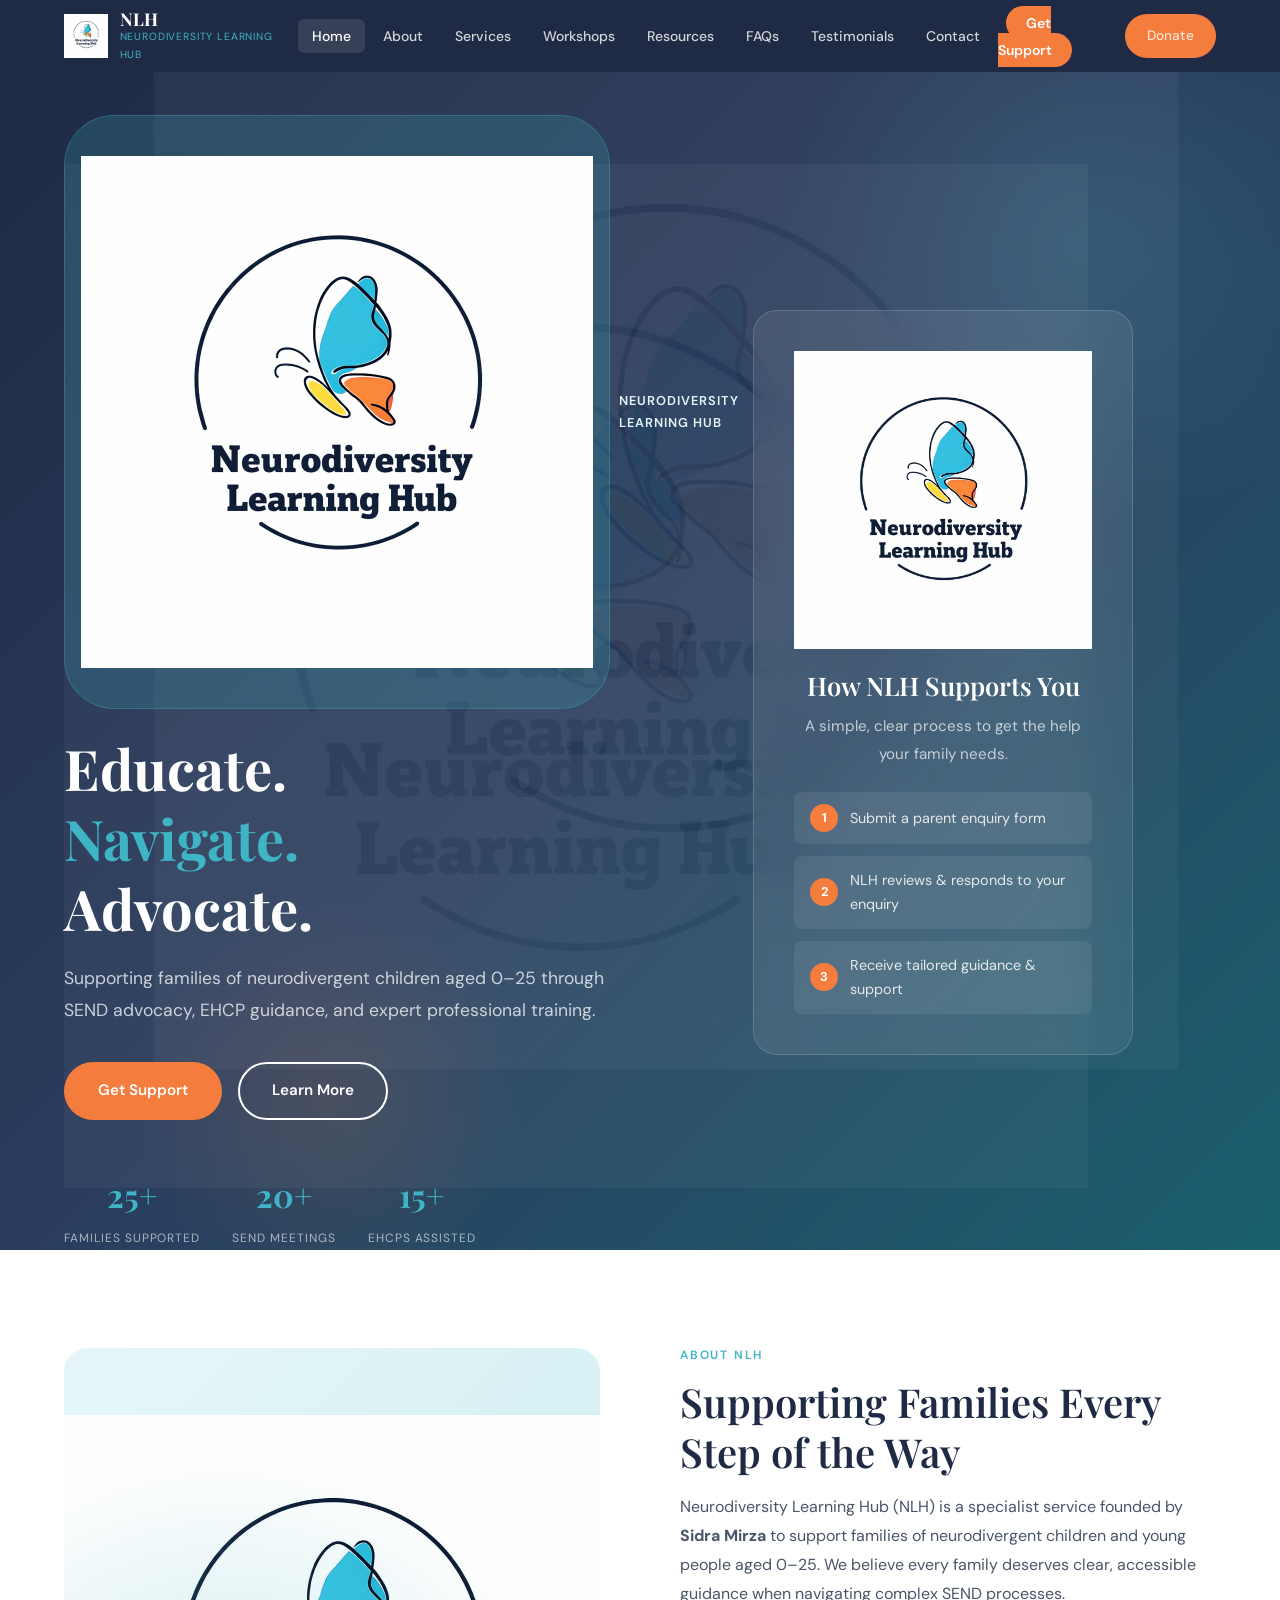
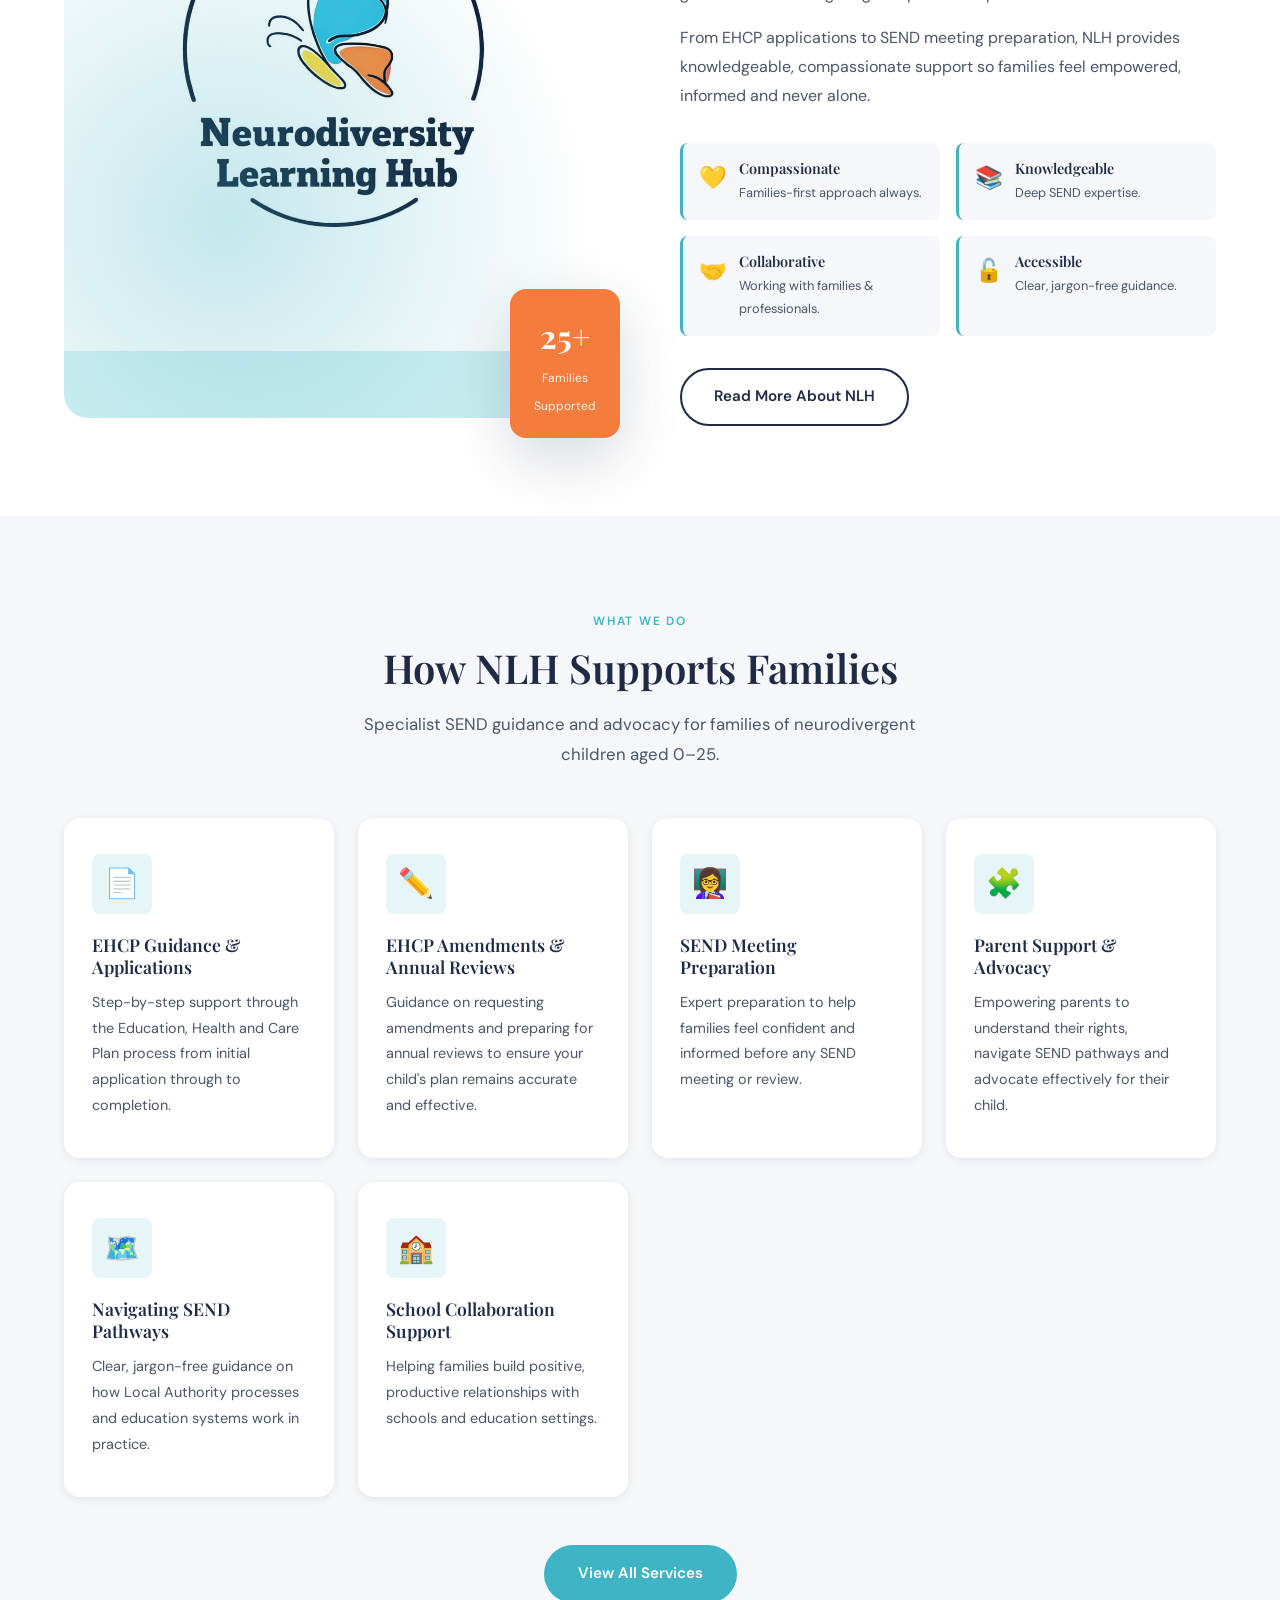
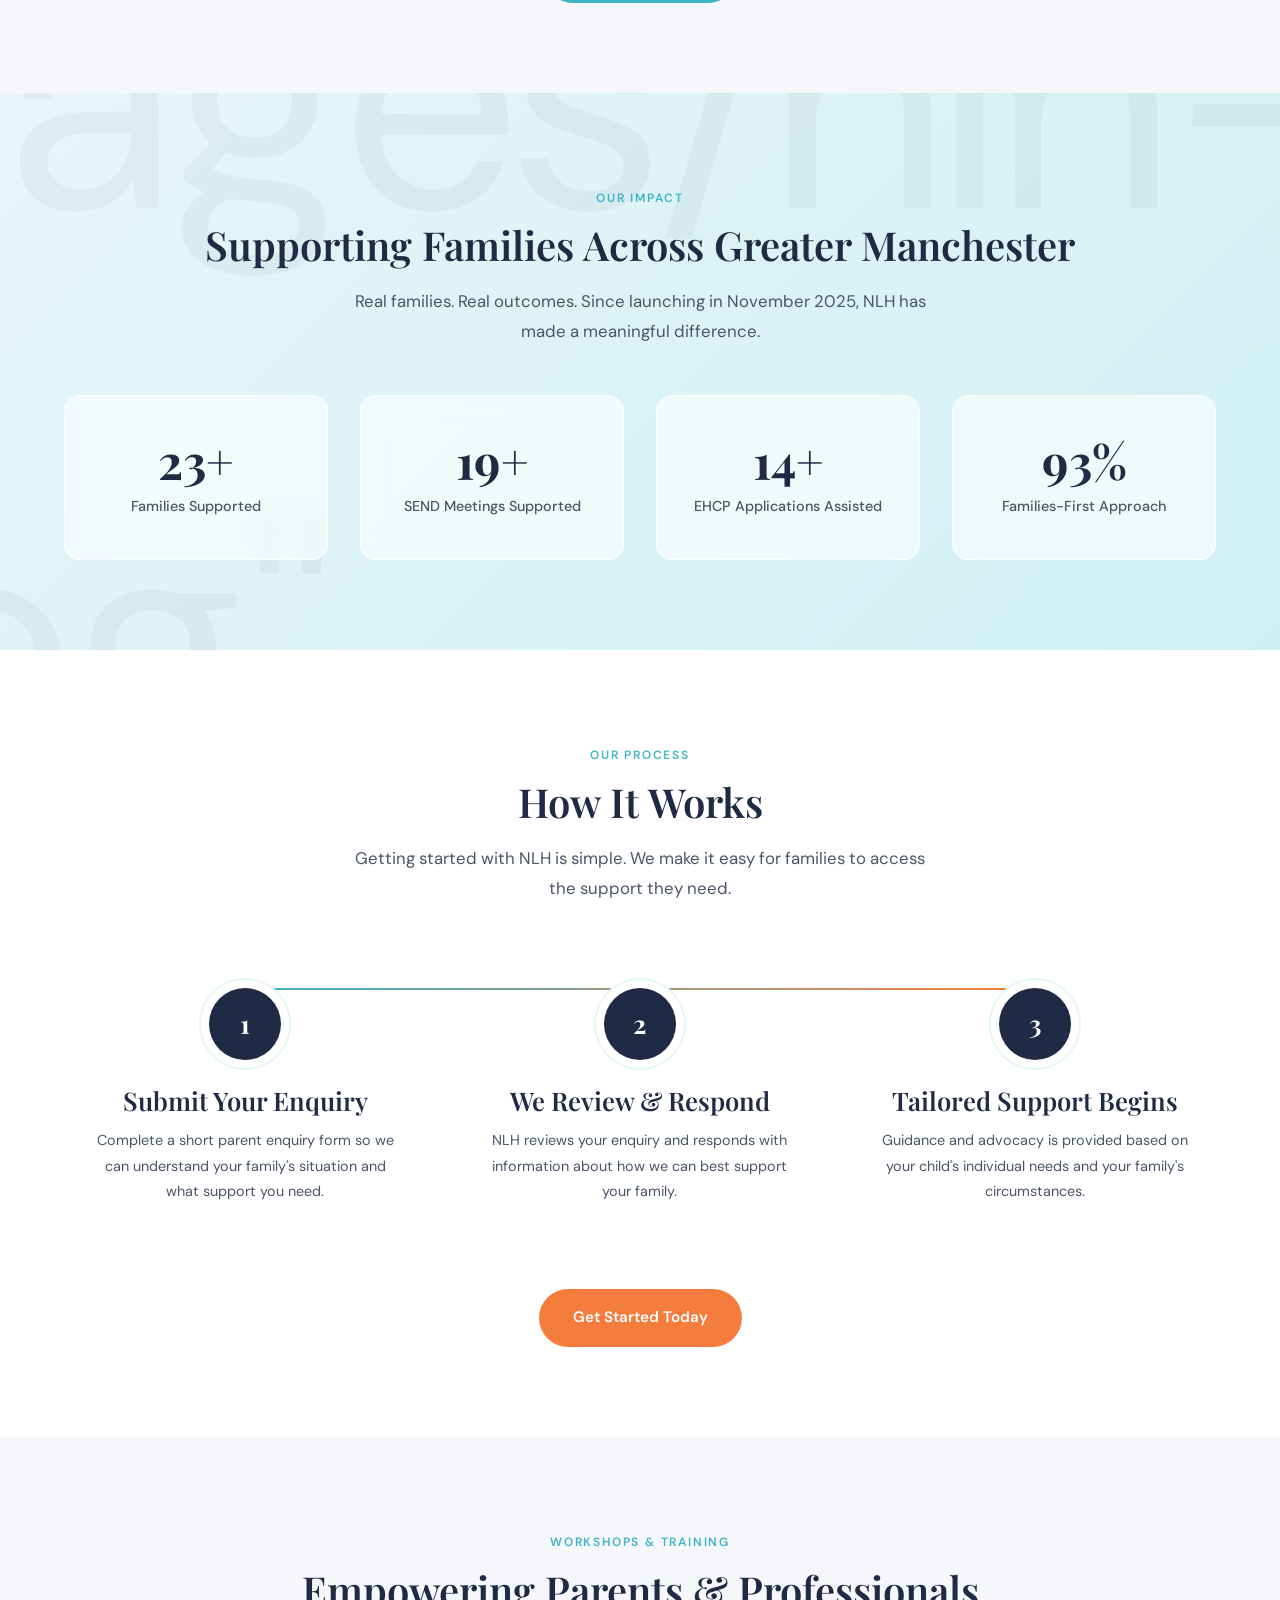
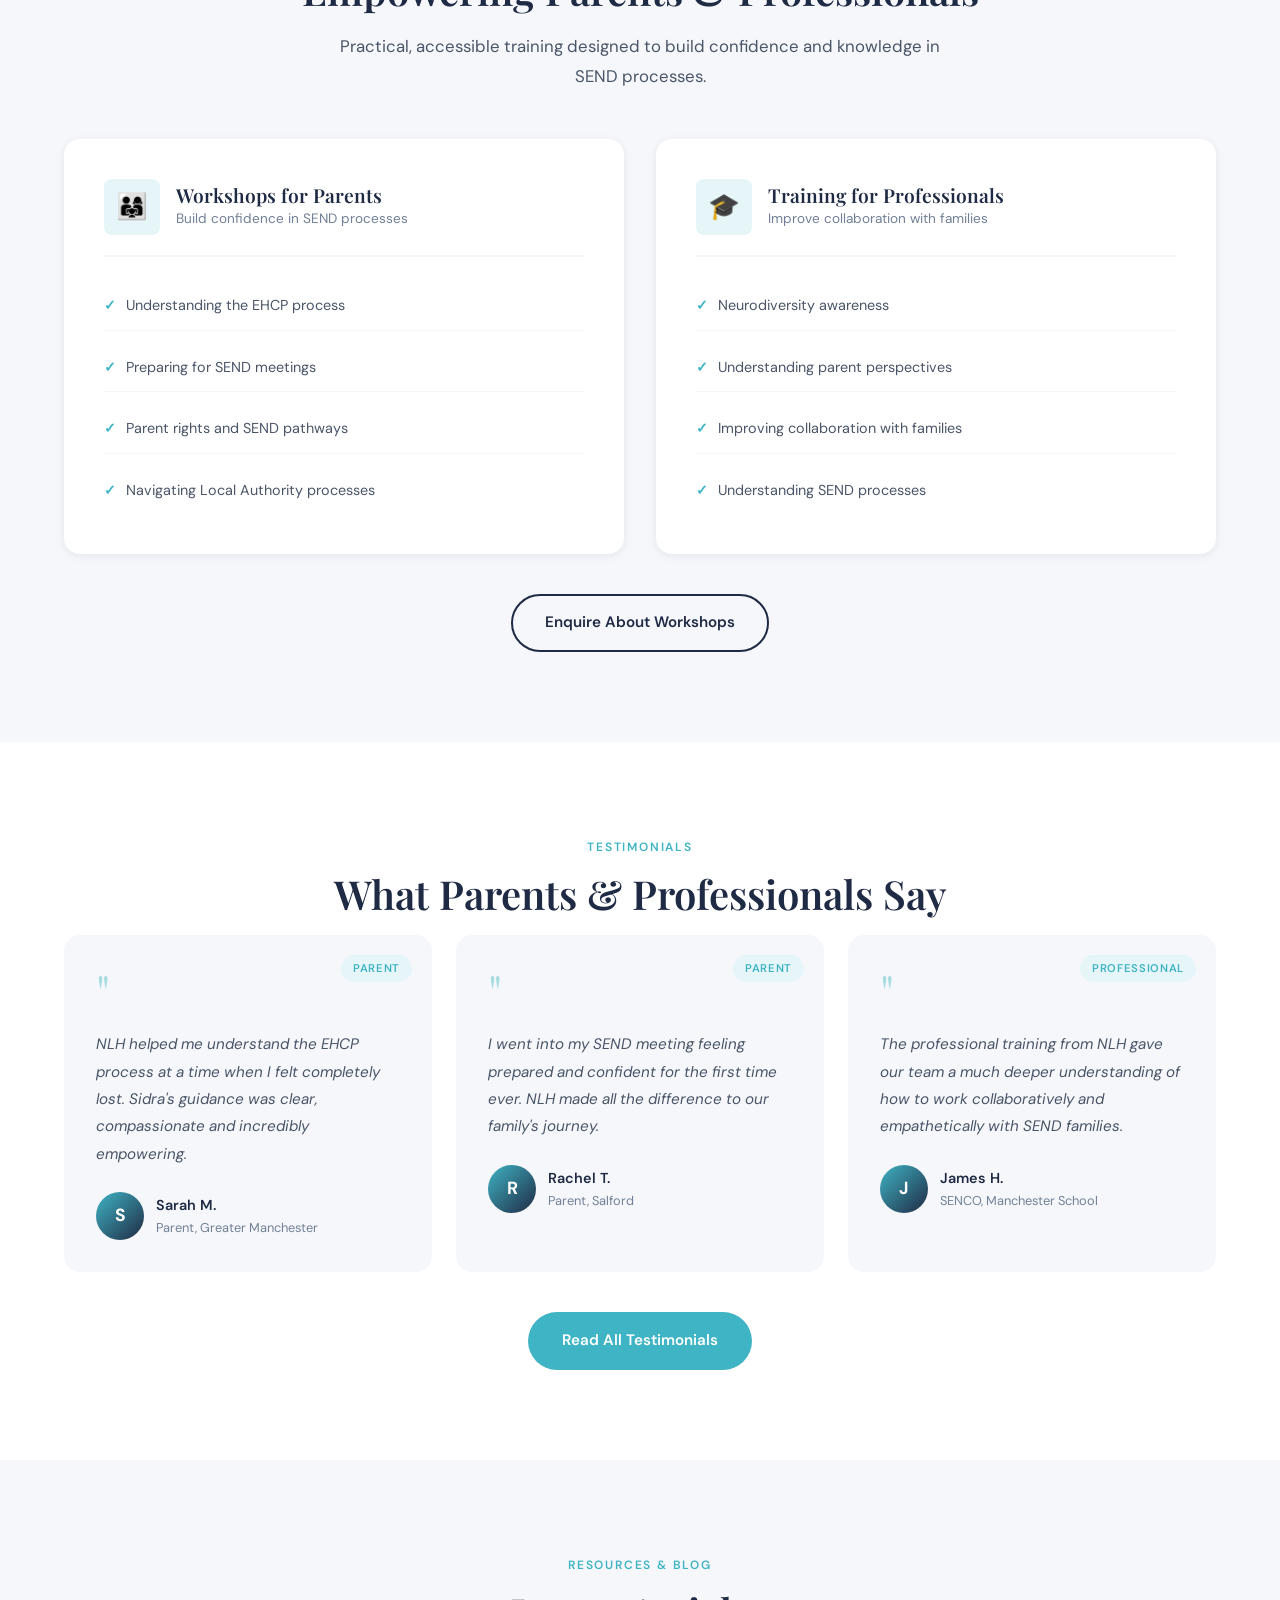
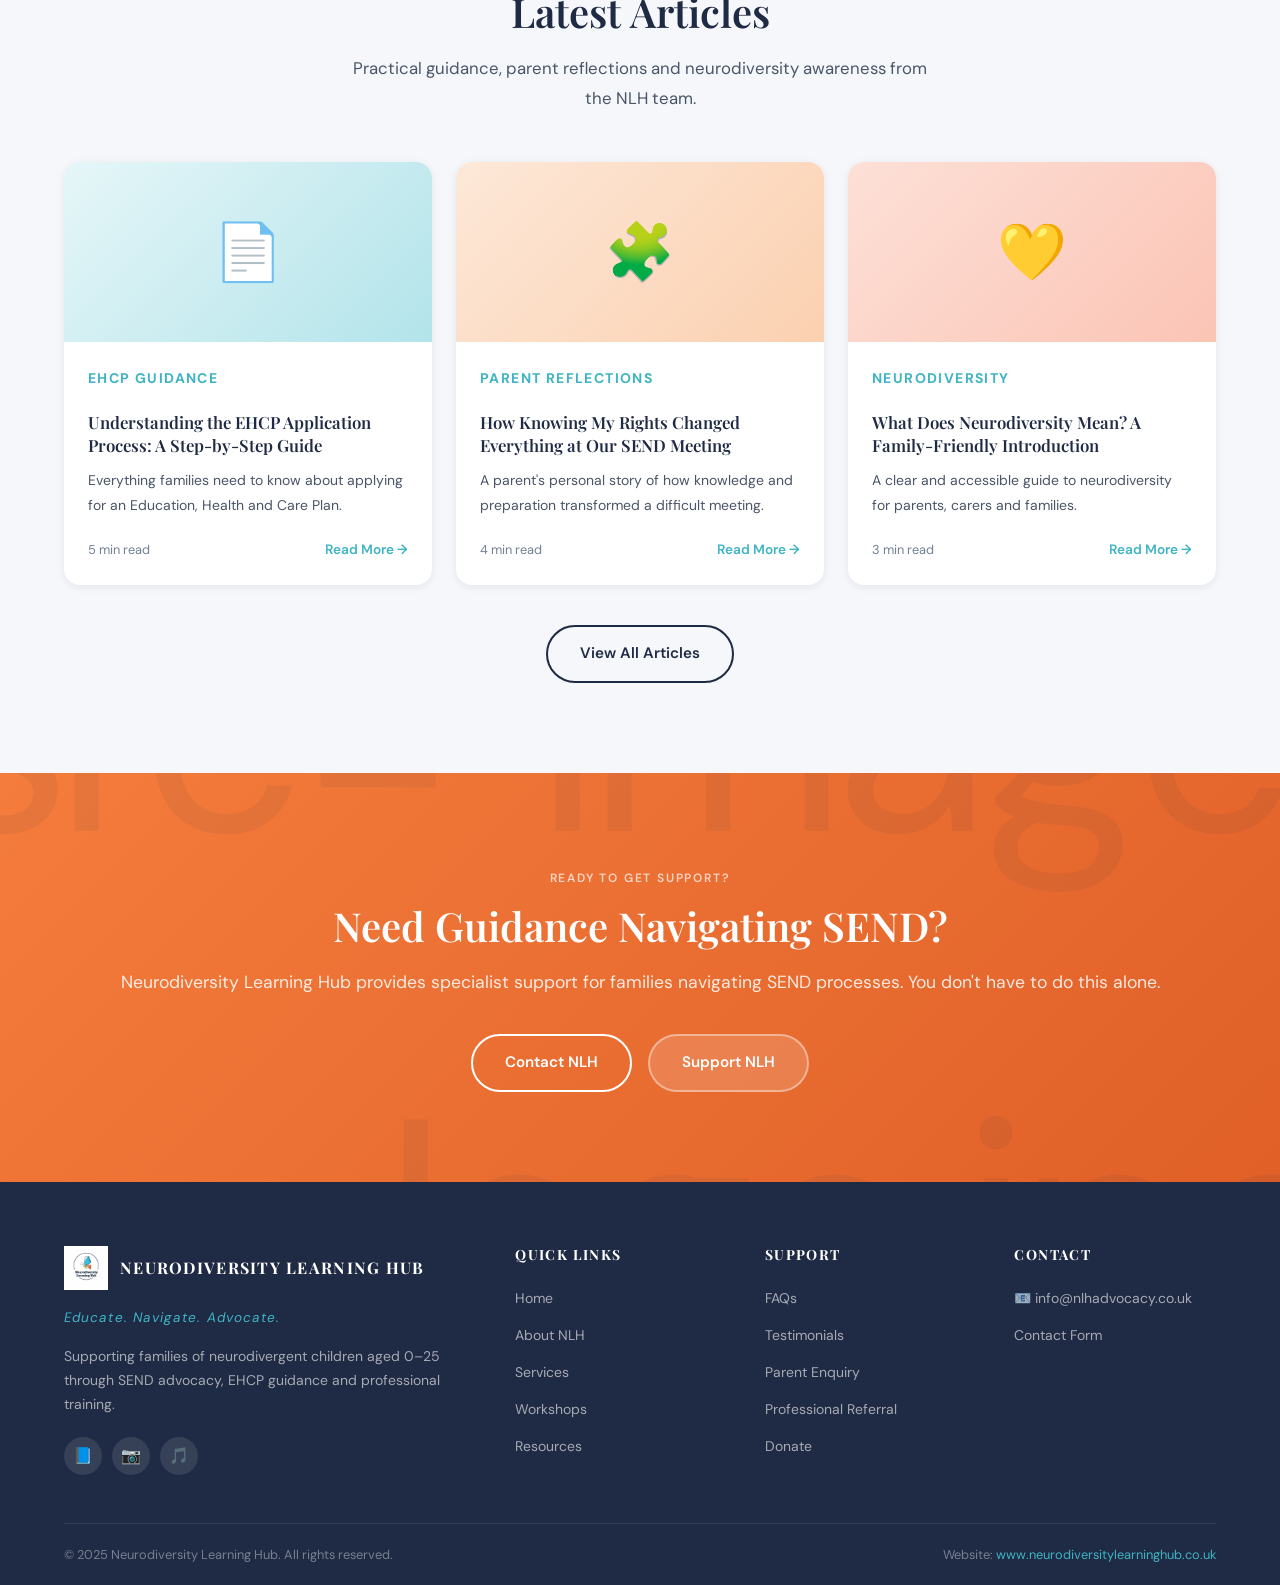
==== index.html @ e4883262 "created a neuodiversity learning hub website" ====
<!DOCTYPE html>
<html lang="en">
<head>
  <meta charset="UTF-8" />
  <meta name="viewport" content="width=device-width, initial-scale=1.0" />
  <title>Neurodiversity Learning Hub — Educate. Navigate. Advocate.</title>
  <meta name="description" content="NLH supports families of neurodivergent children aged 0–25 through SEND advocacy, EHCP guidance, and professional training." />
  <link rel="stylesheet" href="css/style.css" />
</head>
<body>

  <!-- ═══ HEADER ═══════════════════════════════ -->
  <header class="header" role="banner">
    <div class="container">
      <nav class="nav" aria-label="Main navigation">
        <a href="index.html" class="nav-logo" aria-label="NLH Home">
          <div class="nav-logo-icon" aria-hidden="true"><img src="images/nlh-logo.jpeg" alt="NLH Logo"></div>
          <div class="nav-logo-text">
            <span>NLH</span>
            <span>Neurodiversity Learning Hub</span>
          </div>
        </a>

        <button class="nav-toggle" aria-label="Toggle menu" aria-expanded="false">
          <span></span><span></span><span></span>
        </button>

        <ul class="nav-links" role="list">
          <li><a href="index.html">Home</a></li>
          <li><a href="about.html">About</a></li>
          <li><a href="services.html">Services</a></li>
          <li><a href="workshops.html">Workshops</a></li>
          <li><a href="blog.html">Resources</a></li>
          <li><a href="faqs.html">FAQs</a></li>
          <li><a href="testimonials.html">Testimonials</a></li>
          <li><a href="contact.html">Contact</a></li>
          <li><a href="enquiry.html" class="btn-get-support">Get Support</a></li>
          <li><a href="donate.html" class="btn btn-primary" style="padding:8px 20px;border-radius:50px;font-size:.85rem;">Donate</a></li>
        </ul>
      </nav>
    </div>
  </header>

  <main id="main-content">

    <!-- ═══ ANNOUNCEMENT BAR ════════════════════ -->
    <div class="announcement-bar" role="status">
      <strong>🎉 Since launching in November 2025,</strong>
      <span> NLH has supported 25+ families navigating SEND processes across Greater Manchester.</span>
    </div>

    <!-- ═══ HERO ══════════════════════════════════ -->
    <section class="hero" aria-label="Welcome to NLH">
      <div class="hero-bg-shapes" aria-hidden="true">
        <span class="butterfly-pattern" style="top:10%;left:5%;"><img src="images/nlh-logo.jpeg" alt="NLH Logo"></span>
        <span class="butterfly-pattern" style="bottom:15%;right:8%;font-size:5rem;"><img src="images/nlh-logo.jpeg" alt="NLH Logo"></span>
      </div>

      <div class="container">
        <div class="hero-content">
          <div class="hero-text">
            <div class="badge">
              <img src="images/nlh-logo.jpeg" alt="NLH Logo">
              Neurodiversity Learning Hub
            </div>
            <h1>Educate.<br><span>Navigate.</span><br>Advocate.</h1>
            <p>Supporting families of neurodivergent children aged 0–25 through SEND advocacy, EHCP guidance, and expert professional training.</p>
            <div class="hero-btns">
              <a href="enquiry.html" class="btn btn-primary">Get Support</a>
              <a href="about.html"   class="btn btn-secondary">Learn More</a>
            </div>
            <div class="hero-stats" aria-label="Our impact">
              <div class="hero-stat">
                <span class="num" data-target="25" data-suffix="+">25+</span>
                <span class="lbl">Families Supported</span>
              </div>
              <div class="hero-stat">
                <span class="num" data-target="20" data-suffix="+">20+</span>
                <span class="lbl">SEND Meetings</span>
              </div>
              <div class="hero-stat">
                <span class="num" data-target="15" data-suffix="+">15+</span>
                <span class="lbl">EHCPs Assisted</span>
              </div>
            </div>
          </div>

          <div class="hero-visual" aria-hidden="true">
            <div class="hero-card">
              <div class="icon"><img src="images/nlh-logo.jpeg" alt="NLH Logo"></div>
              <h3>How NLH Supports You</h3>
              <p>A simple, clear process to get the help your family needs.</p>
              <div class="hero-steps">
                <div class="hero-step">
                  <span class="hero-step-num">1</span>
                  <span>Submit a parent enquiry form</span>
                </div>
                <div class="hero-step">
                  <span class="hero-step-num">2</span>
                  <span>NLH reviews &amp; responds to your enquiry</span>
                </div>
                <div class="hero-step">
                  <span class="hero-step-num">3</span>
                  <span>Receive tailored guidance &amp; support</span>
                </div>
              </div>
            </div>
          </div>
        </div>
      </div>
    </section>

    <!-- ═══ ABOUT ════════════════════════════════ -->
    <section class="about-section section-padding" id="about">
      <div class="container">
        <div class="about-grid">
          <div class="about-image-wrap fade-in">
            <div class="about-image-placeholder" role="img" aria-label="NLH founder Sidra Mirza supporting families">
              <img src="images/nlh-logo.jpeg" alt="NLH Logo">
            </div>
            <div class="about-badge" aria-label="Trusted by 25 plus families">
              <span class="num">25+</span>
              <span class="txt">Families<br>Supported</span>
            </div>
          </div>

          <div class="about-text fade-up">
            <span class="section-label">About NLH</span>
            <h2 class="section-title">Supporting Families Every Step of the Way</h2>
            <p>Neurodiversity Learning Hub (NLH) is a specialist service founded by <strong>Sidra Mirza</strong> to support families of neurodivergent children and young people aged 0–25. We believe every family deserves clear, accessible guidance when navigating complex SEND processes.</p>
            <p style="margin-top:16px;">From EHCP applications to SEND meeting preparation, NLH provides knowledgeable, compassionate support so families feel empowered, informed and never alone.</p>

            <div class="values" aria-label="Our values">
              <div class="value-item">
                <span class="value-icon" aria-hidden="true">💛</span>
                <div>
                  <h4>Compassionate</h4>
                  <p>Families-first approach always.</p>
                </div>
              </div>
              <div class="value-item">
                <span class="value-icon" aria-hidden="true">📚</span>
                <div>
                  <h4>Knowledgeable</h4>
                  <p>Deep SEND expertise.</p>
                </div>
              </div>
              <div class="value-item">
                <span class="value-icon" aria-hidden="true">🤝</span>
                <div>
                  <h4>Collaborative</h4>
                  <p>Working with families &amp; professionals.</p>
                </div>
              </div>
              <div class="value-item">
                <span class="value-icon" aria-hidden="true">🔓</span>
                <div>
                  <h4>Accessible</h4>
                  <p>Clear, jargon-free guidance.</p>
                </div>
              </div>
            </div>

            <a href="about.html" class="btn btn-outline">Read More About NLH</a>
          </div>
        </div>
      </div>
    </section>

    <!-- ═══ SERVICES ══════════════════════════════ -->
    <section class="services-section section-padding" id="services">
      <div class="container">
        <div class="text-center fade-up">
          <span class="section-label">What We Do</span>
          <h2 class="section-title">How NLH Supports Families</h2>
          <p class="section-desc">Specialist SEND guidance and advocacy for families of neurodivergent children aged 0–25.</p>
        </div>

        <div class="services-grid">
          <article class="service-card fade-up delay-1">
            <div class="service-icon" aria-hidden="true">📄</div>
            <h3>EHCP Guidance &amp; Applications</h3>
            <p>Step-by-step support through the Education, Health and Care Plan process from initial application through to completion.</p>
          </article>
          <article class="service-card fade-up delay-2">
            <div class="service-icon" aria-hidden="true">✏️</div>
            <h3>EHCP Amendments &amp; Annual Reviews</h3>
            <p>Guidance on requesting amendments and preparing for annual reviews to ensure your child's plan remains accurate and effective.</p>
          </article>
          <article class="service-card fade-up delay-3">
            <div class="service-icon" aria-hidden="true">👩‍🏫</div>
            <h3>SEND Meeting Preparation</h3>
            <p>Expert preparation to help families feel confident and informed before any SEND meeting or review.</p>
          </article>
          <article class="service-card fade-up delay-4">
            <div class="service-icon" aria-hidden="true">🧩</div>
            <h3>Parent Support &amp; Advocacy</h3>
            <p>Empowering parents to understand their rights, navigate SEND pathways and advocate effectively for their child.</p>
          </article>
          <article class="service-card fade-up delay-1">
            <div class="service-icon" aria-hidden="true">🗺️</div>
            <h3>Navigating SEND Pathways</h3>
            <p>Clear, jargon-free guidance on how Local Authority processes and education systems work in practice.</p>
          </article>
          <article class="service-card fade-up delay-2">
            <div class="service-icon" aria-hidden="true">🏫</div>
            <h3>School Collaboration Support</h3>
            <p>Helping families build positive, productive relationships with schools and education settings.</p>
          </article>
        </div>

        <div class="text-center" style="margin-top:48px;">
          <a href="services.html" class="btn btn-teal">View All Services</a>
        </div>
      </div>
    </section>

    <!-- ═══ IMPACT ════════════════════════════════ -->
    <section class="impact-section section-padding" id="impact">
      <div class="container">
        <div class="text-center fade-up">
          <span class="section-label">Our Impact</span>
          <h2 class="section-title">Supporting Families Across Greater Manchester</h2>
          <p class="section-desc">Real families. Real outcomes. Since launching in November 2025, NLH has made a meaningful difference.</p>
        </div>

        <div class="impact-grid" aria-label="Impact statistics">
          <div class="impact-card fade-up delay-1">
            <span class="impact-num" data-target="25" data-suffix="+">25+</span>
            <span class="impact-label">Families Supported</span>
          </div>
          <div class="impact-card fade-up delay-2">
            <span class="impact-num" data-target="20" data-suffix="+">20+</span>
            <span class="impact-label">SEND Meetings Supported</span>
          </div>
          <div class="impact-card fade-up delay-3">
            <span class="impact-num" data-target="15" data-suffix="+">15+</span>
            <span class="impact-label">EHCP Applications Assisted</span>
          </div>
          <div class="impact-card fade-up delay-4">
            <span class="impact-num" data-target="100" data-suffix="%">100%</span>
            <span class="impact-label">Families-First Approach</span>
          </div>
        </div>
      </div>
    </section>

    <!-- ═══ HOW IT WORKS ═══════════════════════════ -->
    <section class="how-section section-padding">
      <div class="container">
        <div class="text-center fade-up">
          <span class="section-label">Our Process</span>
          <h2 class="section-title">How It Works</h2>
          <p class="section-desc">Getting started with NLH is simple. We make it easy for families to access the support they need.</p>
        </div>

        <div class="steps-grid">
          <div class="step-card fade-up delay-1">
            <div class="step-num" aria-hidden="true">1</div>
            <h3>Submit Your Enquiry</h3>
            <p>Complete a short parent enquiry form so we can understand your family's situation and what support you need.</p>
          </div>
          <div class="step-card fade-up delay-2">
            <div class="step-num" aria-hidden="true">2</div>
            <h3>We Review &amp; Respond</h3>
            <p>NLH reviews your enquiry and responds with information about how we can best support your family.</p>
          </div>
          <div class="step-card fade-up delay-3">
            <div class="step-num" aria-hidden="true">3</div>
            <h3>Tailored Support Begins</h3>
            <p>Guidance and advocacy is provided based on your child's individual needs and your family's circumstances.</p>
          </div>
        </div>

        <div class="text-center" style="margin-top:48px;">
          <a href="enquiry.html" class="btn btn-primary">Get Started Today</a>
        </div>
      </div>
    </section>

    <!-- ═══ WORKSHOPS ══════════════════════════════ -->
    <section class="workshops-section section-padding" id="workshops">
      <div class="container">
        <div class="text-center fade-up">
          <span class="section-label">Workshops &amp; Training</span>
          <h2 class="section-title">Empowering Parents &amp; Professionals</h2>
          <p class="section-desc">Practical, accessible training designed to build confidence and knowledge in SEND processes.</p>
        </div>

        <div class="workshops-grid">
          <div class="workshop-card fade-up delay-1">
            <div class="workshop-header">
              <div class="workshop-icon" aria-hidden="true">👨‍👩‍👧</div>
              <div>
                <h3>Workshops for Parents</h3>
                <p style="font-size:.85rem;color:var(--text-light);margin:0;">Build confidence in SEND processes</p>
              </div>
            </div>
            <ul class="workshop-items" aria-label="Parent workshop topics">
              <li class="workshop-item">
                <span class="check" aria-hidden="true">✓</span>
                <span>Understanding the EHCP process</span>
              </li>
              <li class="workshop-item">
                <span class="check" aria-hidden="true">✓</span>
                <span>Preparing for SEND meetings</span>
              </li>
              <li class="workshop-item">
                <span class="check" aria-hidden="true">✓</span>
                <span>Parent rights and SEND pathways</span>
              </li>
              <li class="workshop-item">
                <span class="check" aria-hidden="true">✓</span>
                <span>Navigating Local Authority processes</span>
              </li>
            </ul>
          </div>

          <div class="workshop-card fade-up delay-2">
            <div class="workshop-header">
              <div class="workshop-icon" aria-hidden="true">🎓</div>
              <div>
                <h3>Training for Professionals</h3>
                <p style="font-size:.85rem;color:var(--text-light);margin:0;">Improve collaboration with families</p>
              </div>
            </div>
            <ul class="workshop-items" aria-label="Professional training topics">
              <li class="workshop-item">
                <span class="check" aria-hidden="true">✓</span>
                <span>Neurodiversity awareness</span>
              </li>
              <li class="workshop-item">
                <span class="check" aria-hidden="true">✓</span>
                <span>Understanding parent perspectives</span>
              </li>
              <li class="workshop-item">
                <span class="check" aria-hidden="true">✓</span>
                <span>Improving collaboration with families</span>
              </li>
              <li class="workshop-item">
                <span class="check" aria-hidden="true">✓</span>
                <span>Understanding SEND processes</span>
              </li>
            </ul>
          </div>
        </div>

        <div class="text-center" style="margin-top:40px;">
          <a href="workshops.html" class="btn btn-outline">Enquire About Workshops</a>
        </div>
      </div>
    </section>

    <!-- ═══ TESTIMONIALS ══════════════════════════ -->
    <section class="testimonials-section section-padding" id="testimonials">
      <div class="container">
        <div class="text-center fade-up">
          <span class="section-label">Testimonials</span>
          <h2 class="section-title">What Parents &amp; Professionals Say</h2>
        </div>

        <div class="testimonials-grid">
          <article class="testimonial-card fade-up delay-1">
            <span class="testimonial-tag">Parent</span>
            <div class="testimonial-quote" aria-hidden="true">"</div>
            <p class="testimonial-text">NLH helped me understand the EHCP process at a time when I felt completely lost. Sidra's guidance was clear, compassionate and incredibly empowering.</p>
            <div class="testimonial-author">
              <div class="author-avatar" aria-hidden="true">S</div>
              <div>
                <div class="author-name">Sarah M.</div>
                <div class="author-role">Parent, Greater Manchester</div>
              </div>
            </div>
          </article>

          <article class="testimonial-card fade-up delay-2">
            <span class="testimonial-tag">Parent</span>
            <div class="testimonial-quote" aria-hidden="true">"</div>
            <p class="testimonial-text">I went into my SEND meeting feeling prepared and confident for the first time ever. NLH made all the difference to our family's journey.</p>
            <div class="testimonial-author">
              <div class="author-avatar" aria-hidden="true">R</div>
              <div>
                <div class="author-name">Rachel T.</div>
                <div class="author-role">Parent, Salford</div>
              </div>
            </div>
          </article>

          <article class="testimonial-card fade-up delay-3">
            <span class="testimonial-tag">Professional</span>
            <div class="testimonial-quote" aria-hidden="true">"</div>
            <p class="testimonial-text">The professional training from NLH gave our team a much deeper understanding of how to work collaboratively and empathetically with SEND families.</p>
            <div class="testimonial-author">
              <div class="author-avatar" aria-hidden="true">J</div>
              <div>
                <div class="author-name">James H.</div>
                <div class="author-role">SENCO, Manchester School</div>
              </div>
            </div>
          </article>
        </div>

        <div class="text-center" style="margin-top:40px;">
          <a href="testimonials.html" class="btn btn-teal">Read All Testimonials</a>
        </div>
      </div>
    </section>

    <!-- ═══ BLOG / RESOURCES ══════════════════════ -->
    <section class="blog-section section-padding" id="blog">
      <div class="container">
        <div class="text-center fade-up">
          <span class="section-label">Resources &amp; Blog</span>
          <h2 class="section-title">Latest Articles</h2>
          <p class="section-desc">Practical guidance, parent reflections and neurodiversity awareness from the NLH team.</p>
        </div>

        <div class="blog-grid">
          <article class="blog-card fade-up delay-1">
            <div class="blog-img teal" aria-hidden="true">📄</div>
            <div class="blog-body">
              <p class="blog-cat">EHCP Guidance</p>
              <h3>Understanding the EHCP Application Process: A Step-by-Step Guide</h3>
              <p>Everything families need to know about applying for an Education, Health and Care Plan.</p>
              <div class="blog-meta">
                <span>5 min read</span>
                <a href="blog.html" class="blog-read-more">Read More →</a>
              </div>
            </div>
          </article>

          <article class="blog-card fade-up delay-2">
            <div class="blog-img orange" aria-hidden="true">🧩</div>
            <div class="blog-body">
              <p class="blog-cat">Parent Reflections</p>
              <h3>How Knowing My Rights Changed Everything at Our SEND Meeting</h3>
              <p>A parent's personal story of how knowledge and preparation transformed a difficult meeting.</p>
              <div class="blog-meta">
                <span>4 min read</span>
                <a href="blog.html" class="blog-read-more">Read More →</a>
              </div>
            </div>
          </article>

          <article class="blog-card fade-up delay-3">
            <div class="blog-img coral" aria-hidden="true">💛</div>
            <div class="blog-body">
              <p class="blog-cat">Neurodiversity</p>
              <h3>What Does Neurodiversity Mean? A Family-Friendly Introduction</h3>
              <p>A clear and accessible guide to neurodiversity for parents, carers and families.</p>
              <div class="blog-meta">
                <span>3 min read</span>
                <a href="blog.html" class="blog-read-more">Read More →</a>
              </div>
            </div>
          </article>
        </div>

        <div class="text-center" style="margin-top:40px;">
          <a href="blog.html" class="btn btn-outline">View All Articles</a>
        </div>
      </div>
    </section>

    <!-- ═══ CTA ═══════════════════════════════════ -->
    <section class="cta-section" aria-label="Call to action">
      <div class="container" style="position:relative;z-index:1;">
        <span class="section-label" style="color:rgba(255,255,255,.7);">Ready to Get Support?</span>
        <h2>Need Guidance Navigating SEND?</h2>
        <p>Neurodiversity Learning Hub provides specialist support for families navigating SEND processes. You don't have to do this alone.</p>
        <div class="cta-btns">
          <a href="enquiry.html" class="btn btn-secondary">Contact NLH</a>
          <a href="donate.html"  class="btn" style="background:rgba(255,255,255,.15);color:#fff;border:2px solid rgba(255,255,255,.4);">Support NLH</a>
        </div>
      </div>
    </section>

  </main>

  <!-- ═══ FOOTER ════════════════════════════════ -->
  <footer class="footer" role="contentinfo">
    <div class="container">
      <div class="footer-grid">
        <div class="footer-brand">
          <div class="logo">
            <div class="nav-logo-icon" aria-hidden="true"><img src="images/nlh-logo.jpeg" alt="NLH Logo"></div>
            <div class="nav-logo-text">
              <span style="font-size:1rem;color:#fff;">Neurodiversity Learning Hub</span>
            </div>
          </div>
          <p class="tagline">Educate. Navigate. Advocate.</p>
          <p>Supporting families of neurodivergent children aged 0–25 through SEND advocacy, EHCP guidance and professional training.</p>
          <div class="footer-social" aria-label="Social media links">
            <a href="#" aria-label="Facebook"  title="Facebook">📘</a>
            <a href="#" aria-label="Instagram" title="Instagram">📷</a>
            <a href="#" aria-label="TikTok"    title="TikTok">🎵</a>
          </div>
        </div>

        <div class="footer-col">
          <h4>Quick Links</h4>
          <ul role="list">
            <li><a href="index.html">Home</a></li>
            <li><a href="about.html">About NLH</a></li>
            <li><a href="services.html">Services</a></li>
            <li><a href="workshops.html">Workshops</a></li>
            <li><a href="blog.html">Resources</a></li>
          </ul>
        </div>

        <div class="footer-col">
          <h4>Support</h4>
          <ul role="list">
            <li><a href="faqs.html">FAQs</a></li>
            <li><a href="testimonials.html">Testimonials</a></li>
            <li><a href="enquiry.html">Parent Enquiry</a></li>
            <li><a href="referral.html">Professional Referral</a></li>
            <li><a href="donate.html">Donate</a></li>
          </ul>
        </div>

        <div class="footer-col">
          <h4>Contact</h4>
          <ul role="list">
            <li>
              <a href="mailto:info@nlhadvocacy.co.uk">
                📧 info@nlhadvocacy.co.uk
              </a>
            </li>
            <li>
              <a href="contact.html">Contact Form</a>
            </li>
          </ul>
        </div>
      </div>

      <div class="footer-bottom">
        <span>© 2025 Neurodiversity Learning Hub. All rights reserved.</span>
        <span>Website: <a href="http://www.neurodiversitylearninghub.co.uk" style="color:var(--teal);">www.neurodiversitylearninghub.co.uk</a></span>
      </div>
    </div>
  </footer>

  <script src="js/main.js"></script>
</body>
</html>
---- css/style.css ----
/* ================================================
   NLH - Neurodiversity Learning Hub
   Main Stylesheet
   ================================================ */

@import url('https://fonts.googleapis.com/css2?family=Playfair+Display:wght@400;600;700&family=DM+Sans:wght@300;400;500;600&display=swap');

/* ── CSS Variables ───────────────────────────── */
:root {
  --navy:       #1F2A44;
  --teal:       #3FB4C4;
  --teal-light: #E6F6F8;
  --orange:     #F47C3C;
  --coral:      #FF8A6A;
  --grey-bg:    #F5F7FA;
  --white:      #FFFFFF;
  --text-dark:  #1F2A44;
  --text-mid:   #4A5568;
  --text-light: #718096;
  --shadow-sm:  0 2px 8px rgba(31,42,68,.08);
  --shadow-md:  0 8px 32px rgba(31,42,68,.12);
  --shadow-lg:  0 20px 60px rgba(31,42,68,.18);
  --radius-sm:  8px;
  --radius-md:  16px;
  --radius-lg:  24px;
  --transition: .3s cubic-bezier(.4,0,.2,1);
}

/* ── Reset & Base ────────────────────────────── */
*, *::before, *::after { box-sizing: border-box; margin: 0; padding: 0; }

html { scroll-behavior: smooth; font-size: 16px; }

body {
  font-family: 'DM Sans', sans-serif;
  color: var(--text-dark);
  background: var(--white);
  line-height: 1.7;
  overflow-x: hidden;
}

img { max-width: 100%; height: auto; display: block; }
a  { color: inherit; text-decoration: none; }
ul { list-style: none; }

/* ── Typography ──────────────────────────────── */
h1, h2, h3, h4 {
  font-family: 'Playfair Display', serif;
  line-height: 1.25;
  color: var(--navy);
}
h1 { font-size: clamp(2rem, 5vw, 3.5rem); font-weight: 700; }
h2 { font-size: clamp(1.6rem, 3.5vw, 2.5rem); font-weight: 600; }
h3 { font-size: clamp(1.2rem, 2.5vw, 1.6rem); font-weight: 600; }
h4 { font-size: 1.1rem; font-weight: 600; }

p { font-size: 1rem; color: var(--text-mid); line-height: 1.8; }

/* ── Utility ─────────────────────────────────── */
.container        { max-width: 1200px; margin: 0 auto; padding: 0 24px; }
.section-padding  { padding: 90px 0; }
.text-center      { text-align: center; }
.text-white       { color: var(--white) !important; }

.section-label {
  display: inline-block;
  font-size: .75rem;
  font-weight: 600;
  letter-spacing: .15em;
  text-transform: uppercase;
  color: var(--teal);
  margin-bottom: 12px;
}

.section-title { margin-bottom: 16px; }
.section-desc  { max-width: 600px; margin: 0 auto 48px; font-size: 1.05rem; }

/* ── Buttons ─────────────────────────────────── */
.btn {
  display: inline-flex;
  align-items: center;
  gap: 8px;
  padding: 14px 32px;
  border-radius: 50px;
  font-family: 'DM Sans', sans-serif;
  font-size: .95rem;
  font-weight: 600;
  cursor: pointer;
  border: 2px solid transparent;
  transition: var(--transition);
  white-space: nowrap;
}
.btn-primary   { background: var(--orange); color: var(--white); }
.btn-primary:hover   { background: #e06a28; transform: translateY(-2px); box-shadow: 0 8px 24px rgba(244,124,60,.35); }
.btn-secondary { background: transparent; color: var(--white); border-color: var(--white); }
.btn-secondary:hover { background: var(--white); color: var(--navy); }
.btn-outline   { background: transparent; color: var(--navy); border-color: var(--navy); }
.btn-outline:hover   { background: var(--navy); color: var(--white); }
.btn-teal      { background: var(--teal); color: var(--white); }
.btn-teal:hover      { background: #2fa0b0; transform: translateY(-2px); }

/* ── Header / Nav ────────────────────────────── */
.header {
  position: fixed;
  top: 0; left: 0; right: 0;
  z-index: 1000;
  background: var(--navy);
  transition: var(--transition);
}
.header.scrolled { box-shadow: var(--shadow-md); }

.nav {
  display: flex;
  align-items: center;
  justify-content: space-between;
  height: 72px;
}

.nav-logo { display: flex; align-items: center; gap: 12px; }
.nav-logo-icon {
  width: 44px; height: 44px;
  background: linear-gradient(135deg, var(--teal), var(--teal-light));
  border-radius: 12px;
  display: flex; align-items: center; justify-content: center;
  font-size: 1.4rem;
}
.nav-logo-text { display: flex; flex-direction: column; }
.nav-logo-text span:first-child {
  font-family: 'Playfair Display', serif;
  font-size: 1.1rem;
  font-weight: 700;
  color: var(--white);
  line-height: 1.1;
}
.nav-logo-text span:last-child {
  font-size: .65rem;
  color: var(--teal);
  letter-spacing: .08em;
  text-transform: uppercase;
}

.nav-links {
  display: flex;
  align-items: center;
  gap: 4px;
}
.nav-links a {
  padding: 8px 14px;
  color: rgba(255,255,255,.8);
  font-size: .875rem;
  font-weight: 500;
  border-radius: 6px;
  transition: var(--transition);
}
.nav-links a:hover, .nav-links a.active {
  color: var(--white);
  background: rgba(255,255,255,.1);
}
.nav-links .btn-get-support {
  background: var(--orange);
  color: var(--white);
  padding: 8px 20px;
  border-radius: 50px;
  font-weight: 600;
  margin-left: 8px;
}
.nav-links .btn-get-support:hover { background: #e06a28; }

.nav-toggle {
  display: none;
  flex-direction: column;
  gap: 5px;
  cursor: pointer;
  padding: 8px;
}
.nav-toggle span {
  display: block;
  width: 24px; height: 2px;
  background: var(--white);
  border-radius: 2px;
  transition: var(--transition);
}

/* ── Mobile Nav ──────────────────────────────── */
@media (max-width: 900px) {
  .nav-links {
    display: none;
    position: absolute;
    top: 72px; left: 0; right: 0;
    background: var(--navy);
    flex-direction: column;
    padding: 16px 24px 24px;
    gap: 4px;
    border-top: 1px solid rgba(255,255,255,.1);
  }
  .nav-links.open { display: flex; }
  .nav-links a { width: 100%; padding: 12px 16px; }
  .nav-toggle { display: flex; }
}

/* ── Hero ─────────────────────────────────────── */
.hero {
  min-height: 100vh;
  background: linear-gradient(135deg, var(--navy) 0%, #2a3d5e 50%, #1a5f6e 100%);
  display: flex;
  align-items: center;
  position: relative;
  overflow: hidden;
  padding-top: 72px;
}

.hero-bg-shapes {
  position: absolute;
  inset: 0;
  pointer-events: none;
  overflow: hidden;
}
.hero-bg-shapes::before {
  content: '';
  position: absolute;
  width: 600px; height: 600px;
  background: radial-gradient(circle, rgba(63,180,196,.18) 0%, transparent 70%);
  border-radius: 50%;
  top: -100px; right: -100px;
}
.hero-bg-shapes::after {
  content: '';
  position: absolute;
  width: 400px; height: 400px;
  background: radial-gradient(circle, rgba(244,124,60,.12) 0%, transparent 70%);
  border-radius: 50%;
  bottom: -50px; left: 10%;
}

/* subtle butterfly patterns */
.butterfly-pattern {
  position: absolute;
  opacity: .04;
  font-size: 8rem;
  user-select: none;
  pointer-events: none;
}

.hero-content {
  position: relative;
  z-index: 1;
  display: grid;
  grid-template-columns: 1fr 1fr;
  gap: 60px;
  align-items: center;
}

.hero-text .badge {
  display: inline-flex;
  align-items: center;
  gap: 26px;
  background: rgba(63,180,196,.2);
  border: 1px solid rgba(63,180,196,.3);
  color: var(--teal-light);
  font-size: .8rem;
  font-weight: 600;
  letter-spacing: .08em;
  text-transform: uppercase;
  padding: 40px 16px;
  border-radius: 50px;
  margin-bottom: 24px;
}

.hero-text h1 {
  color: var(--white);
  margin-bottom: 20px;
}
.hero-text h1 span { color: var(--teal); }

.hero-text p {
  color: rgba(255,255,255,.75);
  font-size: 1.1rem;
  margin-bottom: 36px;
}

.hero-btns { display: flex; gap: 16px; flex-wrap: wrap; }

.hero-stats {
  display: flex;
  gap: 32px;
  margin-top: 48px;
}
.hero-stat { text-align: center; }
.hero-stat .num {
  font-family: 'Playfair Display', serif;
  font-size: 2rem;
  font-weight: 700;
  color: var(--teal);
  display: block;
}
.hero-stat .lbl {
  font-size: .75rem;
  color: rgba(255,255,255,.6);
  text-transform: uppercase;
  letter-spacing: .08em;
}

.hero-visual {
  display: flex;
  align-items: center;
  justify-content: center;
  position: relative;
}

.hero-card {
  background: rgba(255,255,255,.08);
  backdrop-filter: blur(20px);
  border: 1px solid rgba(255,255,255,.15);
  border-radius: var(--radius-lg);
  padding: 40px;
  text-align: center;
  width: 100%;
  max-width: 380px;
}
.hero-card .icon { font-size: 4rem; margin-bottom: 20px; }
.hero-card h3 { color: var(--white); margin-bottom: 12px; }
.hero-card p  { color: rgba(255,255,255,.7); font-size: .95rem; margin-bottom: 24px; }

.hero-steps { display: flex; flex-direction: column; gap: 12px; text-align: left; }
.hero-step {
  display: flex;
  align-items: center;
  gap: 12px;
  background: rgba(255,255,255,.07);
  border-radius: var(--radius-sm);
  padding: 12px 16px;
}
.hero-step-num {
  width: 28px; height: 28px;
  background: var(--orange);
  color: var(--white);
  border-radius: 50%;
  display: flex; align-items: center; justify-content: center;
  font-size: .8rem;
  font-weight: 700;
  flex-shrink: 0;
}
.hero-step span:last-child { color: rgba(255,255,255,.85); font-size: .9rem; }

@media (max-width: 768px) {
  .hero-content { grid-template-columns: 1fr; gap: 40px; }
  .hero-visual   { display: none; }
  .hero-stats    { justify-content: center; }
}

/* ── Announcement Bar ────────────────────────── */
.announcement-bar {
  background: var(--teal);
  color: var(--white);
  text-align: center;
  padding: 10px 24px;
  font-size: .85rem;
  font-weight: 500;
}
.announcement-bar span { opacity: .85; }
.announcement-bar strong { font-weight: 700; }

/* ── About Section ───────────────────────────── */
.about-section { background: var(--white); }

.about-grid {
  display: grid;
  grid-template-columns: 1fr 1fr;
  gap: 80px;
  align-items: center;
}

.about-image-wrap {
  position: relative;
}
.about-image-placeholder {
  width: 100%;
  aspect-ratio: 4/5;
  background: linear-gradient(135deg, var(--teal-light) 0%, #c8ecf0 100%);
  border-radius: var(--radius-lg);
  display: flex;
  align-items: center;
  justify-content: center;
  font-size: 6rem;
  position: relative;
  overflow: hidden;
}
.about-image-placeholder::before {
  content: '';
  position: absolute;
  inset: 0;
  background: radial-gradient(circle at 30% 70%, rgba(63,180,196,.3), transparent 60%);
}

.about-badge {
  position: absolute;
  bottom: -20px;
  right: -20px;
  background: var(--orange);
  color: var(--white);
  border-radius: var(--radius-md);
  padding: 20px 24px;
  text-align: center;
  box-shadow: var(--shadow-lg);
}
.about-badge .num {
  font-family: 'Playfair Display', serif;
  font-size: 2rem;
  font-weight: 700;
  display: block;
}
.about-badge .txt { font-size: .75rem; opacity: .9; }

.about-text .values {
  display: grid;
  grid-template-columns: 1fr 1fr;
  gap: 16px;
  margin: 32px 0;
}
.value-item {
  display: flex;
  align-items: flex-start;
  gap: 12px;
  padding: 16px;
  background: var(--grey-bg);
  border-radius: var(--radius-sm);
  border-left: 3px solid var(--teal);
}
.value-icon { font-size: 1.4rem; flex-shrink: 0; }
.value-item h4 { font-size: .9rem; margin-bottom: 4px; }
.value-item p  { font-size: .8rem; margin: 0; }

@media (max-width: 768px) {
  .about-grid  { grid-template-columns: 1fr; gap: 40px; }
  .about-badge { bottom: 16px; right: 16px; }
  .about-text .values { grid-template-columns: 1fr; }
}

/* ── Services ─────────────────────────────────── */
.services-section { background: var(--grey-bg); }

.services-grid {
  display: grid;
  grid-template-columns: repeat(auto-fit, minmax(260px, 1fr));
  gap: 24px;
}

.service-card {
  background: var(--white);
  border-radius: var(--radius-md);
  padding: 36px 28px;
  box-shadow: var(--shadow-sm);
  transition: var(--transition);
  border-bottom: 3px solid transparent;
  position: relative;
  overflow: hidden;
}
.service-card::before {
  content: '';
  position: absolute;
  top: 0; left: 0; right: 0;
  height: 3px;
  background: linear-gradient(90deg, var(--teal), var(--orange));
  transform: scaleX(0);
  transition: var(--transition);
}
.service-card:hover { transform: translateY(-6px); box-shadow: var(--shadow-md); }
.service-card:hover::before { transform: scaleX(1); }

.service-icon {
  width: 60px; height: 60px;
  background: var(--teal-light);
  border-radius: var(--radius-sm);
  display: flex; align-items: center; justify-content: center;
  font-size: 1.8rem;
  margin-bottom: 20px;
}
.service-card h3 { font-size: 1.1rem; margin-bottom: 12px; }
.service-card p  { font-size: .9rem; margin: 0; }

/* ── Impact ──────────────────────────────────── */
.impact-section {
  background: linear-gradient(135deg, var(--teal-light) 0%, #d1f0f4 100%);
  position: relative;
  overflow: hidden;
}
.impact-section::before {
  content: '<img src="images/nlh-logo.jpeg" alt="NLH Logo">';
  position: absolute;
  font-size: 20rem;
  opacity: .04;
  right: -4rem;
  top: 50%;
  transform: translateY(-50%);
  pointer-events: none;
}

.impact-grid {
  display: grid;
  grid-template-columns: repeat(auto-fit, minmax(200px, 1fr));
  gap: 32px;
}

.impact-card {
  text-align: center;
  padding: 40px 24px;
  background: rgba(255,255,255,.6);
  backdrop-filter: blur(10px);
  border-radius: var(--radius-md);
  border: 1px solid rgba(255,255,255,.8);
  transition: var(--transition);
}
.impact-card:hover { transform: translateY(-4px); background: rgba(255,255,255,.85); }

.impact-num {
  font-family: 'Playfair Display', serif;
  font-size: 3rem;
  font-weight: 700;
  color: var(--navy);
  display: block;
  line-height: 1;
  margin-bottom: 8px;
}
.impact-label { font-size: .9rem; color: var(--text-mid); font-weight: 500; }

/* ── How It Works ────────────────────────────── */
.how-section { background: var(--white); }

.steps-grid {
  display: grid;
  grid-template-columns: repeat(3, 1fr);
  gap: 32px;
  position: relative;
}
.steps-grid::before {
  content: '';
  position: absolute;
  top: 36px;
  left: 16.67%;
  right: 16.67%;
  height: 2px;
  background: linear-gradient(90deg, var(--teal), var(--orange));
  z-index: 0;
}

.step-card {
  text-align: center;
  padding: 36px 24px;
  position: relative;
  z-index: 1;
}
.step-num {
  width: 72px; height: 72px;
  background: var(--navy);
  color: var(--white);
  border-radius: 50%;
  display: flex; align-items: center; justify-content: center;
  font-family: 'Playfair Display', serif;
  font-size: 1.6rem;
  font-weight: 700;
  margin: 0 auto 24px;
  box-shadow: 0 0 0 8px var(--white), 0 0 0 10px var(--teal-light);
}
.step-card h3 { margin-bottom: 12px; }
.step-card p  { font-size: .9rem; }

@media (max-width: 768px) {
  .steps-grid { grid-template-columns: 1fr; }
  .steps-grid::before { display: none; }
}

/* ── Workshops ───────────────────────────────── */
.workshops-section { background: var(--grey-bg); }

.workshops-grid {
  display: grid;
  grid-template-columns: 1fr 1fr;
  gap: 32px;
}
.workshop-card {
  background: var(--white);
  border-radius: var(--radius-md);
  padding: 40px;
  box-shadow: var(--shadow-sm);
  transition: var(--transition);
}
.workshop-card:hover { box-shadow: var(--shadow-md); transform: translateY(-4px); }

.workshop-header {
  display: flex;
  align-items: center;
  gap: 16px;
  margin-bottom: 24px;
  padding-bottom: 20px;
  border-bottom: 2px solid var(--grey-bg);
}
.workshop-icon {
  width: 56px; height: 56px;
  background: var(--teal-light);
  border-radius: var(--radius-sm);
  display: flex; align-items: center; justify-content: center;
  font-size: 1.6rem;
}
.workshop-header h3 { font-size: 1.2rem; margin: 0; }

.workshop-items { display: flex; flex-direction: column; gap: 12px; }
.workshop-item {
  display: flex;
  align-items: flex-start;
  gap: 10px;
  padding: 12px 0;
  border-bottom: 1px solid var(--grey-bg);
}
.workshop-item:last-child { border-bottom: none; }
.workshop-item .check { color: var(--teal); font-weight: 700; flex-shrink: 0; }
.workshop-item span   { font-size: .9rem; color: var(--text-mid); }

@media (max-width: 768px) {
  .workshops-grid { grid-template-columns: 1fr; }
}

/* ── Testimonials ────────────────────────────── */
.testimonials-section { background: var(--white); }

.testimonials-grid {
  display: grid;
  grid-template-columns: repeat(auto-fit, minmax(300px, 1fr));
  gap: 24px;
}
.testimonial-card {
  background: var(--grey-bg);
  border-radius: var(--radius-md);
  padding: 32px;
  position: relative;
  transition: var(--transition);
}
.testimonial-card:hover { box-shadow: var(--shadow-md); transform: translateY(-4px); }

.testimonial-quote {
  font-size: 3rem;
  line-height: 1;
  color: var(--teal);
  font-family: 'Playfair Display', serif;
  margin-bottom: 16px;
  opacity: .4;
}
.testimonial-text {
  font-size: .95rem;
  color: var(--text-mid);
  font-style: italic;
  margin-bottom: 24px;
  line-height: 1.8;
}
.testimonial-author { display: flex; align-items: center; gap: 12px; }
.author-avatar {
  width: 48px; height: 48px;
  border-radius: 50%;
  background: linear-gradient(135deg, var(--teal), var(--navy));
  display: flex; align-items: center; justify-content: center;
  color: var(--white);
  font-weight: 700;
  font-size: 1.1rem;
  flex-shrink: 0;
}
.author-name  { font-weight: 600; font-size: .9rem; }
.author-role  { font-size: .8rem; color: var(--text-light); }

.testimonial-tag {
  position: absolute;
  top: 20px; right: 20px;
  background: var(--teal-light);
  color: var(--teal);
  font-size: .7rem;
  font-weight: 600;
  padding: 4px 12px;
  border-radius: 50px;
  letter-spacing: .06em;
  text-transform: uppercase;
}

/* ── Blog ─────────────────────────────────────── */
.blog-section { background: var(--grey-bg); }

.blog-grid {
  display: grid;
  grid-template-columns: repeat(auto-fit, minmax(300px, 1fr));
  gap: 24px;
}
.blog-card {
  background: var(--white);
  border-radius: var(--radius-md);
  overflow: hidden;
  box-shadow: var(--shadow-sm);
  transition: var(--transition);
}
.blog-card:hover { transform: translateY(-6px); box-shadow: var(--shadow-md); }

.blog-img {
  height: 180px;
  display: flex; align-items: center; justify-content: center;
  font-size: 3.5rem;
  position: relative;
}
.blog-img.teal   { background: linear-gradient(135deg, var(--teal-light), #b2e4ea); }
.blog-img.orange { background: linear-gradient(135deg, #fde8d8, #fbd0b0); }
.blog-img.coral  { background: linear-gradient(135deg, #fde0d7, #fbc4b5); }

.blog-body { padding: 24px; }
.blog-cat {
  font-size: .7rem;
  font-weight: 700;
  letter-spacing: .1em;
  text-transform: uppercase;
  color: var(--teal);
  margin-bottom: 8px;
}
.blog-body h3 { font-size: 1.05rem; margin-bottom: 10px; line-height: 1.4; }
.blog-body p  { font-size: .875rem; margin-bottom: 20px; }
.blog-meta {
  display: flex;
  align-items: center;
  justify-content: space-between;
  font-size: .8rem;
  color: var(--text-light);
}
.blog-read-more {
  color: var(--teal);
  font-weight: 600;
  font-size: .85rem;
  display: flex;
  align-items: center;
  gap: 4px;
  transition: var(--transition);
}
.blog-read-more:hover { color: var(--orange); gap: 8px; }

/* ── CTA Section ─────────────────────────────── */
.cta-section {
  background: linear-gradient(135deg, var(--orange) 0%, #e06028 100%);
  text-align: center;
  padding: 90px 0;
  position: relative;
  overflow: hidden;
}
.cta-section::before {
  content: '<img src="images/nlh-logo.jpeg" alt="NLH Logo">';
  position: absolute;
  font-size: 18rem;
  opacity: .06;
  left: -4rem;
  top: 50%;
  transform: translateY(-50%);
  pointer-events: none;
}
.cta-section h2 { color: var(--white); margin-bottom: 16px; }
.cta-section p  { color: rgba(255,255,255,.85); font-size: 1.1rem; margin-bottom: 36px; }
.cta-btns { display: flex; gap: 16px; justify-content: center; flex-wrap: wrap; }

/* ── FAQ Section ─────────────────────────────── */
.faq-section { background: var(--white); }

.faq-list { max-width: 800px; margin: 0 auto; }
.faq-item {
  border-bottom: 1px solid #e8edf5;
  overflow: hidden;
}
.faq-q {
  width: 100%;
  background: none;
  border: none;
  text-align: left;
  padding: 24px 0;
  cursor: pointer;
  display: flex;
  align-items: center;
  justify-content: space-between;
  gap: 16px;
  font-family: 'DM Sans', sans-serif;
  font-size: 1rem;
  font-weight: 600;
  color: var(--navy);
  transition: var(--transition);
}
.faq-q:hover { color: var(--teal); }
.faq-icon {
  width: 28px; height: 28px;
  border-radius: 50%;
  background: var(--teal-light);
  color: var(--teal);
  display: flex; align-items: center; justify-content: center;
  font-size: 1.2rem;
  font-weight: 700;
  flex-shrink: 0;
  transition: var(--transition);
}
.faq-item.open .faq-icon { transform: rotate(45deg); background: var(--teal); color: var(--white); }
.faq-a {
  max-height: 0;
  overflow: hidden;
  transition: max-height .35s ease, padding .35s ease;
  padding: 0;
}
.faq-a p {
  font-size: .95rem;
  padding-bottom: 20px;
}
.faq-item.open .faq-a { max-height: 300px; }

/* ── Forms ───────────────────────────────────── */
.form-section { background: var(--grey-bg); }

.form-wrap {
  max-width: 680px;
  margin: 0 auto;
  background: var(--white);
  border-radius: var(--radius-lg);
  padding: 48px;
  box-shadow: var(--shadow-md);
}

.form-row { display: grid; grid-template-columns: 1fr 1fr; gap: 20px; }

.form-group { margin-bottom: 24px; }
.form-group label {
  display: block;
  font-size: .875rem;
  font-weight: 600;
  color: var(--navy);
  margin-bottom: 8px;
}
.form-group input,
.form-group select,
.form-group textarea {
  width: 100%;
  padding: 14px 18px;
  border: 2px solid #e8edf5;
  border-radius: var(--radius-sm);
  font-family: 'DM Sans', sans-serif;
  font-size: .95rem;
  color: var(--text-dark);
  background: var(--white);
  transition: var(--transition);
  outline: none;
  resize: vertical;
}
.form-group input:focus,
.form-group select:focus,
.form-group textarea:focus {
  border-color: var(--teal);
  box-shadow: 0 0 0 3px rgba(63,180,196,.12);
}
.form-group textarea { min-height: 120px; }

@media (max-width: 600px) {
  .form-row { grid-template-columns: 1fr; }
  .form-wrap { padding: 28px 20px; }
}

/* ── Donate ──────────────────────────────────── */
.donate-section { background: var(--white); }

.donate-grid {
  display: grid;
  grid-template-columns: 1fr 1fr;
  gap: 60px;
  align-items: start;
}

.donate-info h2 { margin-bottom: 20px; }
.donate-info p  { margin-bottom: 16px; }

.donate-uses { margin: 32px 0; }
.donate-use-item {
  display: flex;
  align-items: flex-start;
  gap: 16px;
  padding: 16px 0;
  border-bottom: 1px solid #e8edf5;
}
.donate-use-item:last-child { border-bottom: none; }
.donate-use-icon { font-size: 1.5rem; flex-shrink: 0; }
.donate-use-item h4 { margin-bottom: 4px; font-size: .95rem; }
.donate-use-item p  { font-size: .85rem; margin: 0; }

.donate-methods { display: flex; flex-direction: column; gap: 16px; }
.donate-method {
  display: flex;
  align-items: center;
  gap: 16px;
  background: var(--grey-bg);
  border-radius: var(--radius-md);
  padding: 20px 24px;
  border: 2px solid transparent;
  cursor: pointer;
  transition: var(--transition);
}
.donate-method:hover {
  border-color: var(--teal);
  background: var(--teal-light);
}
.method-icon {
  width: 48px; height: 48px;
  border-radius: var(--radius-sm);
  display: flex; align-items: center; justify-content: center;
  font-size: 1.4rem;
  flex-shrink: 0;
}
.method-icon.paypal  { background: #003087; color: #fff; }
.method-icon.stripe  { background: #6772e5; color: #fff; }
.method-icon.bank    { background: var(--navy); color: #fff; }
.method-name { font-weight: 600; font-size: .95rem; }
.method-desc { font-size: .8rem; color: var(--text-light); }

@media (max-width: 768px) {
  .donate-grid { grid-template-columns: 1fr; }
}

/* ── Contact ─────────────────────────────────── */
.contact-section { background: var(--grey-bg); }

.contact-grid {
  display: grid;
  grid-template-columns: 1fr 1.6fr;
  gap: 60px;
  align-items: start;
}

.contact-info-items { margin: 32px 0; }
.contact-info-item {
  display: flex;
  align-items: flex-start;
  gap: 16px;
  margin-bottom: 24px;
}
.ci-icon {
  width: 48px; height: 48px;
  background: var(--teal-light);
  border-radius: var(--radius-sm);
  display: flex; align-items: center; justify-content: center;
  font-size: 1.3rem;
  flex-shrink: 0;
}
.ci-label { font-size: .75rem; font-weight: 600; text-transform: uppercase; letter-spacing: .08em; color: var(--text-light); margin-bottom: 4px; }
.ci-value { font-size: .95rem; color: var(--navy); font-weight: 500; }

.social-links { display: flex; gap: 12px; margin-top: 24px; }
.social-link {
  width: 44px; height: 44px;
  border-radius: 50%;
  background: var(--grey-bg);
  border: 2px solid #e8edf5;
  display: flex; align-items: center; justify-content: center;
  font-size: 1.1rem;
  transition: var(--transition);
  text-decoration: none;
}
.social-link:hover { background: var(--teal); border-color: var(--teal); }

@media (max-width: 768px) {
  .contact-grid { grid-template-columns: 1fr; }
}

/* ── Page Hero (inner pages) ─────────────────── */
.page-hero {
  background: linear-gradient(135deg, var(--navy) 0%, #2a3d5e 100%);
  padding: 140px 0 80px;
  text-align: center;
}
.page-hero h1  { color: var(--white); margin-bottom: 16px; }
.page-hero p   { color: rgba(255,255,255,.7); font-size: 1.1rem; max-width: 600px; margin: 0 auto; }
.breadcrumb {
  display: flex;
  align-items: center;
  justify-content: center;
  gap: 8px;
  margin-bottom: 24px;
  font-size: .85rem;
}
.breadcrumb a    { color: var(--teal); }
.breadcrumb span { color: rgba(255,255,255,.4); }
.breadcrumb .current { color: rgba(255,255,255,.7); }

/* ── Footer ──────────────────────────────────── */
.footer {
  background: var(--navy);
  color: var(--white);
  padding: 64px 0 0;
}

.footer-grid {
  display: grid;
  grid-template-columns: 2fr 1fr 1fr 1fr;
  gap: 48px;
  padding-bottom: 48px;
  border-bottom: 1px solid rgba(255,255,255,.1);
}

.footer-brand .logo {
  display: flex;
  align-items: center;
  gap: 12px;
  margin-bottom: 16px;
}
.footer-brand .tagline {
  font-size: .85rem;
  color: var(--teal);
  font-style: italic;
  letter-spacing: .08em;
  margin-bottom: 16px;
}
.footer-brand p { color: rgba(255,255,255,.6); font-size: .875rem; line-height: 1.7; }

.footer-col h4 {
  color: var(--white);
  font-size: .875rem;
  font-weight: 700;
  text-transform: uppercase;
  letter-spacing: .1em;
  margin-bottom: 20px;
}
.footer-col ul li { margin-bottom: 10px; }
.footer-col ul li a {
  color: rgba(255,255,255,.6);
  font-size: .875rem;
  transition: var(--transition);
}
.footer-col ul li a:hover { color: var(--teal); }

.footer-social { display: flex; gap: 10px; margin-top: 20px; }
.footer-social a {
  width: 38px; height: 38px;
  border-radius: 50%;
  background: rgba(255,255,255,.1);
  display: flex; align-items: center; justify-content: center;
  font-size: 1rem;
  transition: var(--transition);
}
.footer-social a:hover { background: var(--teal); }

.footer-bottom {
  padding: 20px 0;
  display: flex;
  align-items: center;
  justify-content: space-between;
  font-size: .8rem;
  color: rgba(255,255,255,.4);
}

@media (max-width: 900px) {
  .footer-grid { grid-template-columns: 1fr 1fr; }
}
@media (max-width: 600px) {
  .footer-grid { grid-template-columns: 1fr; }
  .footer-bottom { flex-direction: column; gap: 8px; text-align: center; }
}

/* ── Scroll Animations ───────────────────────── */
.fade-up {
  opacity: 0;
  transform: translateY(30px);
  transition: opacity .6s ease, transform .6s ease;
}
.fade-up.visible { opacity: 1; transform: translateY(0); }

.fade-in {
  opacity: 0;
  transition: opacity .6s ease;
}
.fade-in.visible { opacity: 1; }

/* stagger delays */
.delay-1 { transition-delay: .1s; }
.delay-2 { transition-delay: .2s; }
.delay-3 { transition-delay: .3s; }
.delay-4 { transition-delay: .4s; }
.delay-5 { transition-delay: .5s; }

/* ── Accessibility ───────────────────────────── */
:focus-visible {
  outline: 3px solid var(--teal);
  outline-offset: 3px;
}
@media (prefers-reduced-motion: reduce) {
  *, *::before, *::after {
    animation-duration: .01ms !important;
    transition-duration: .01ms !important;
  }
}

/* ── Responsive Helpers ──────────────────────── */
@media (max-width: 600px) {
  .section-padding { padding: 60px 0; }
  h1 { font-size: 2rem; }
  h2 { font-size: 1.6rem; }
}
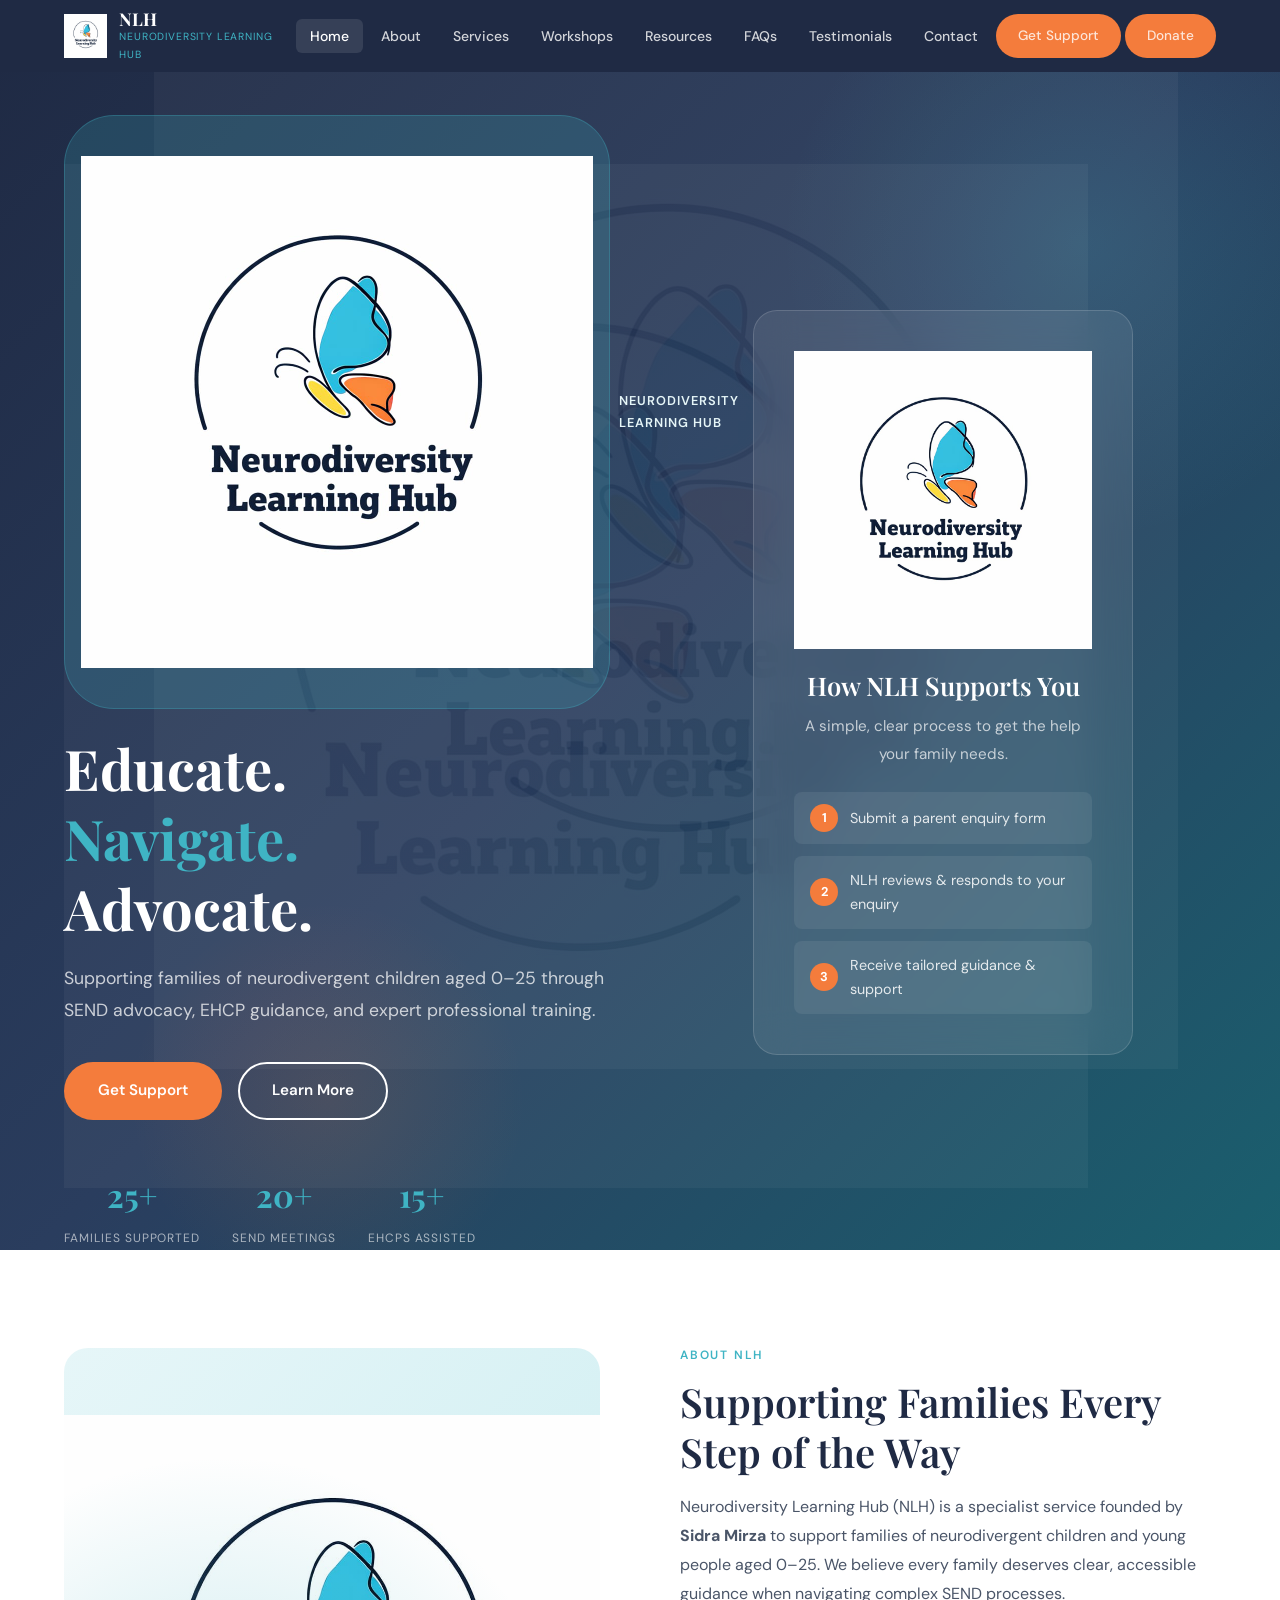
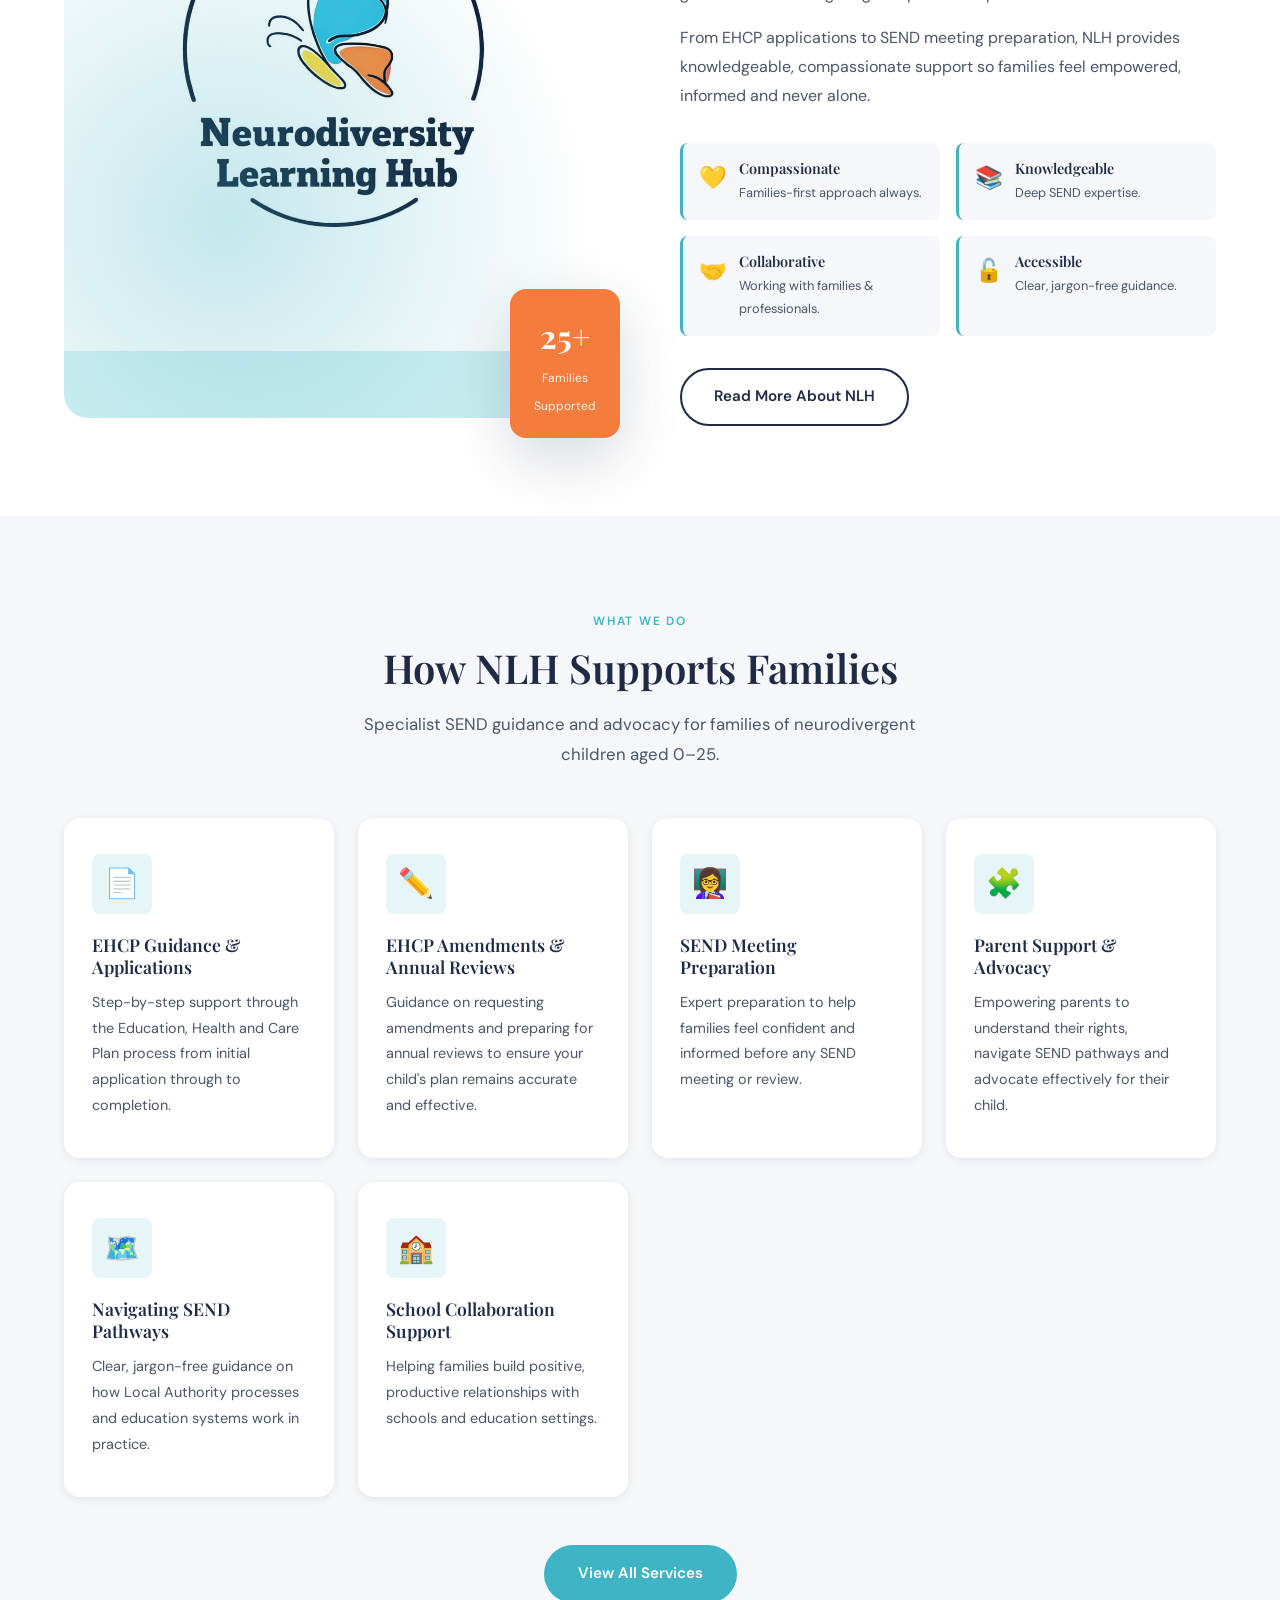
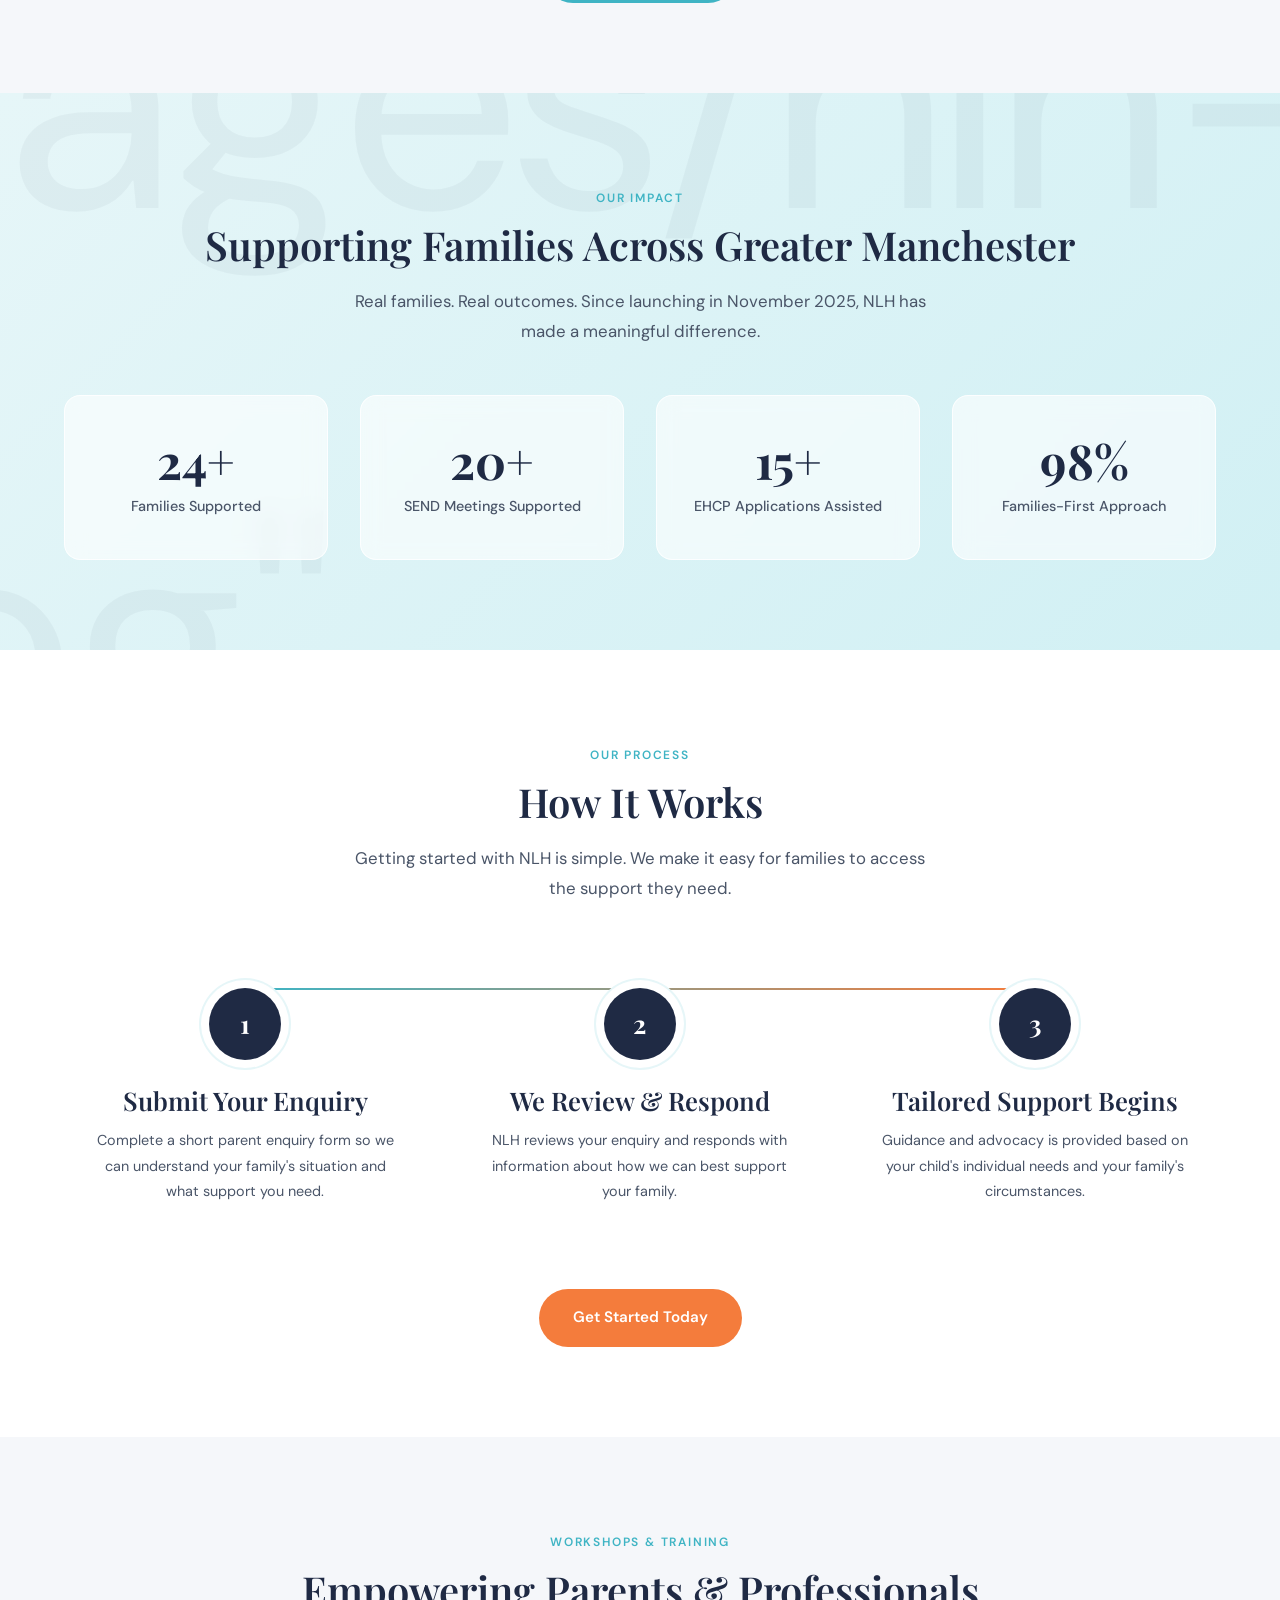
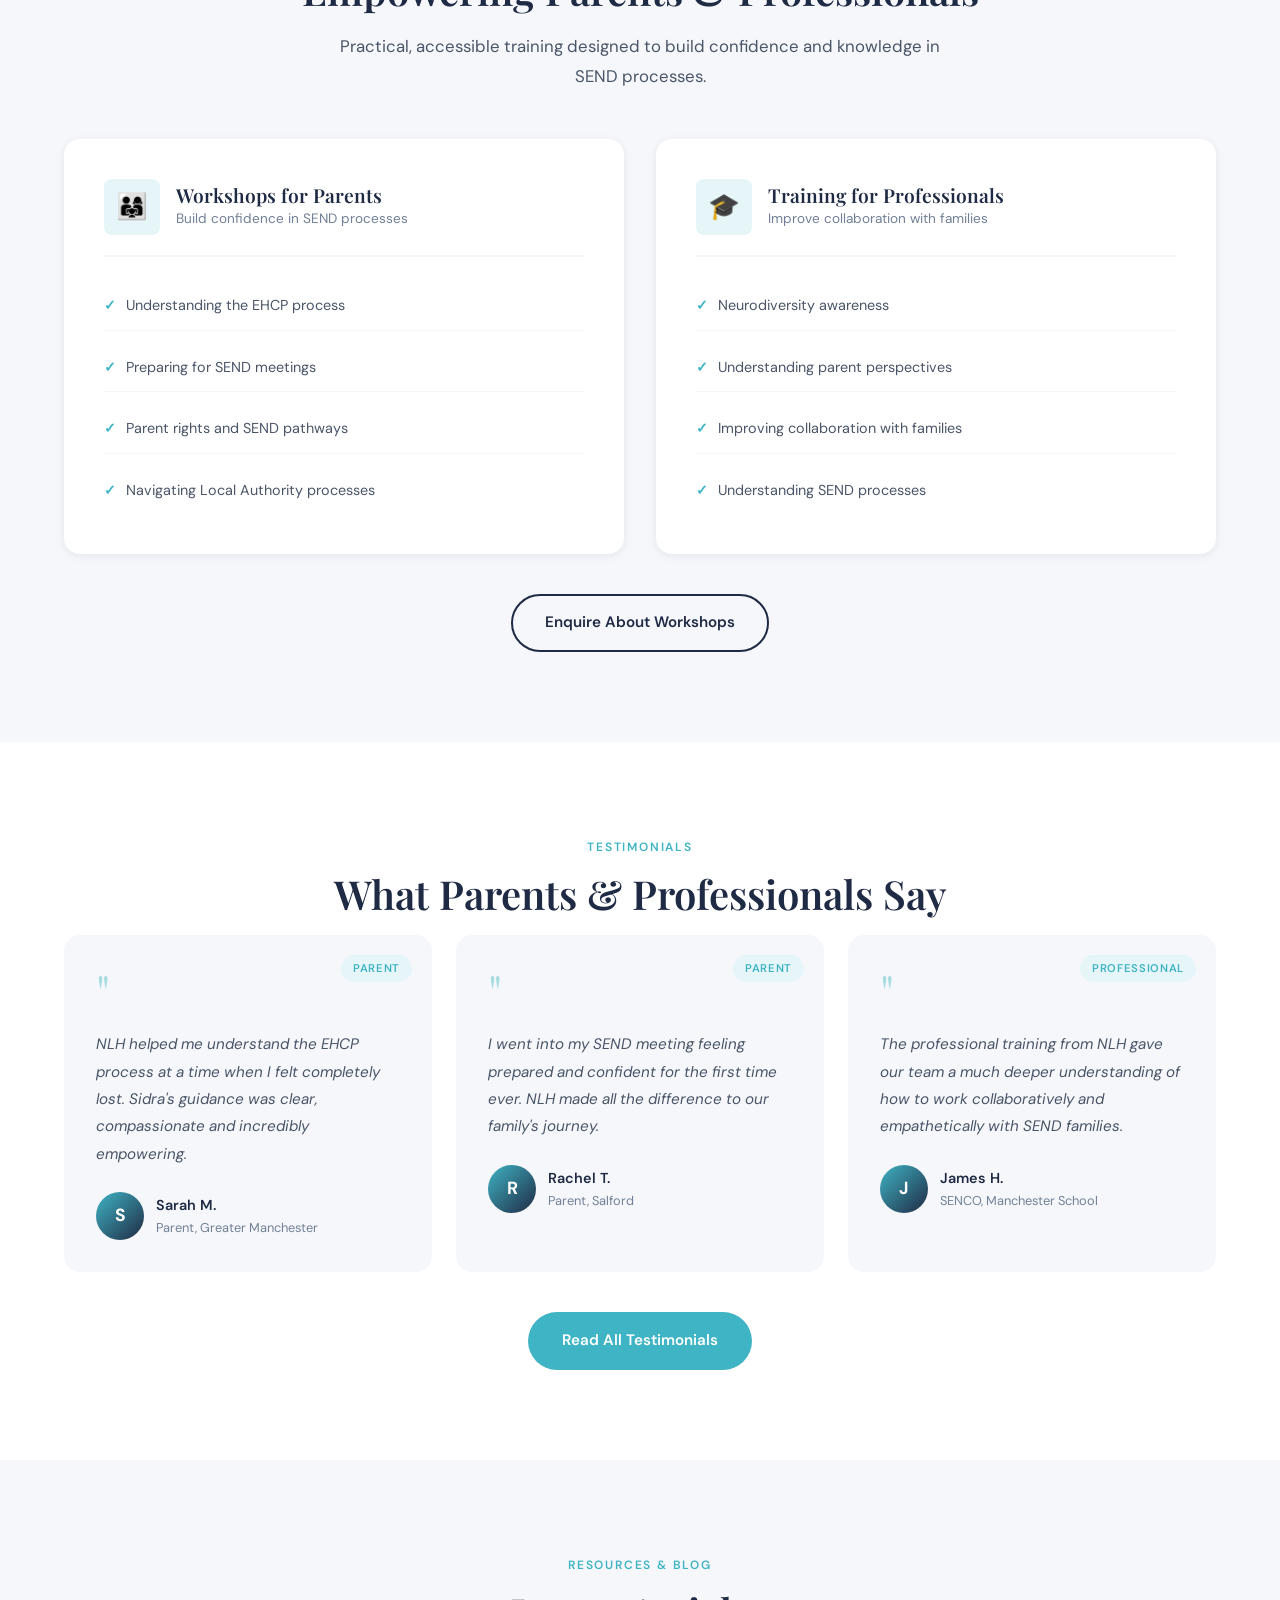
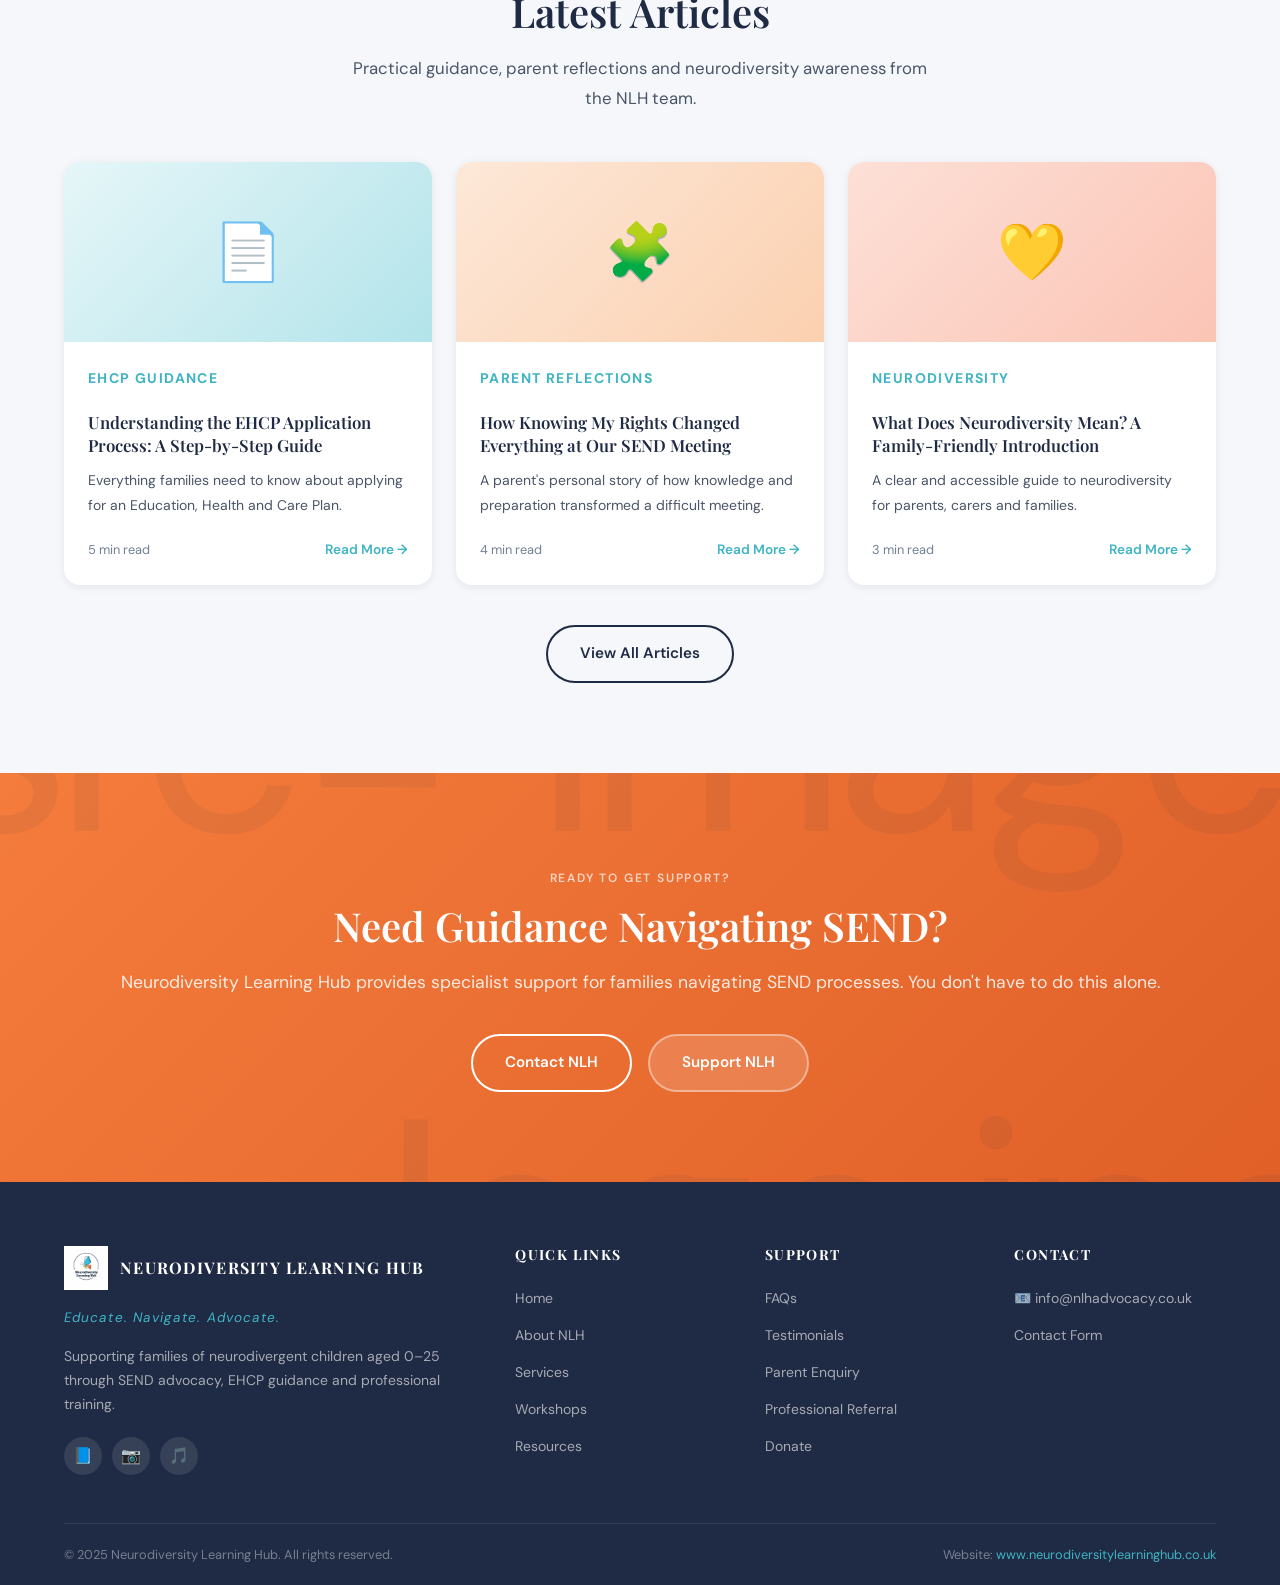
==== commit 5755853c: "fixes" ====
--- a/index.html
+++ b/index.html
@@ -34,7 +34,7 @@
           <li><a href="faqs.html">FAQs</a></li>
           <li><a href="testimonials.html">Testimonials</a></li>
           <li><a href="contact.html">Contact</a></li>
-          <li><a href="enquiry.html" class="btn-get-support">Get Support</a></li>
+          <li><a href="enquiry.html" class="btn btn-primary" style="padding:8px 20px;border-radius:50px;font-size:.85rem;">Get Support</a></li>
           <li><a href="donate.html" class="btn btn-primary" style="padding:8px 20px;border-radius:50px;font-size:.85rem;">Donate</a></li>
         </ul>
       </nav>
